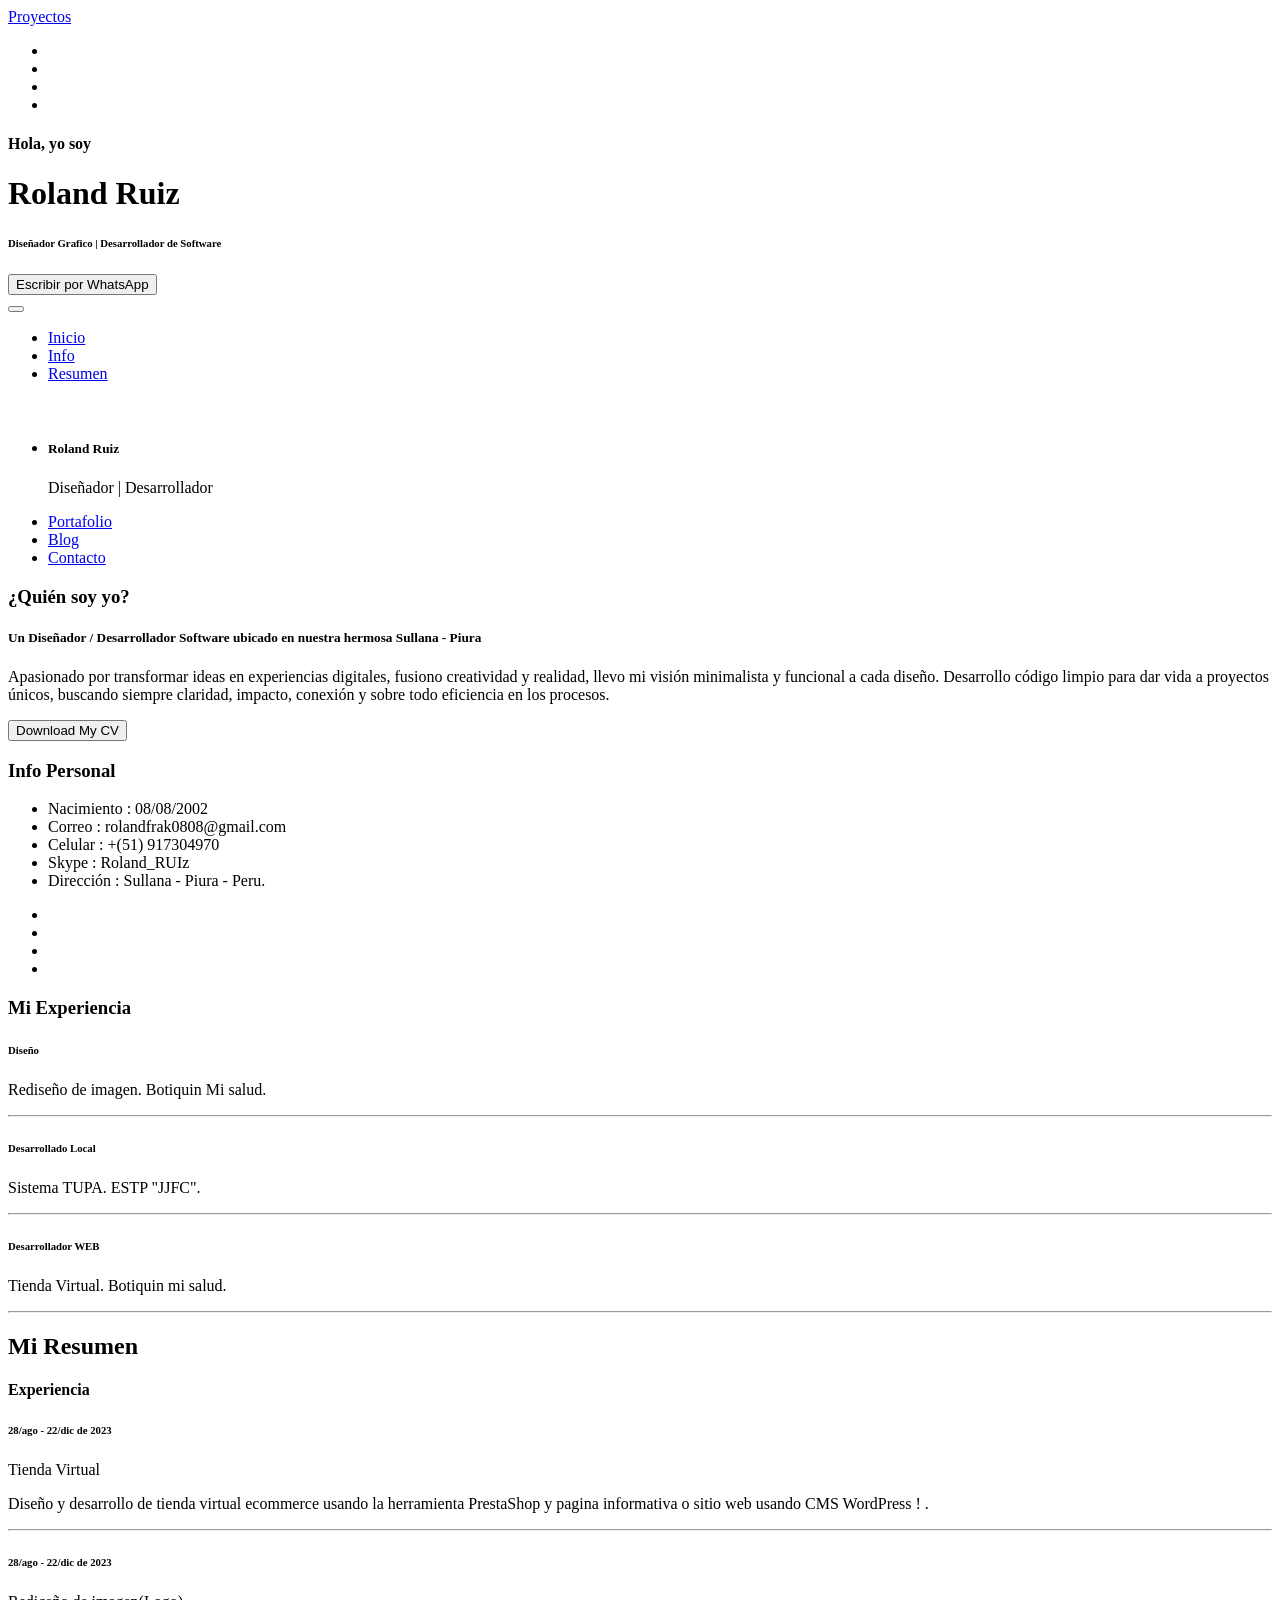
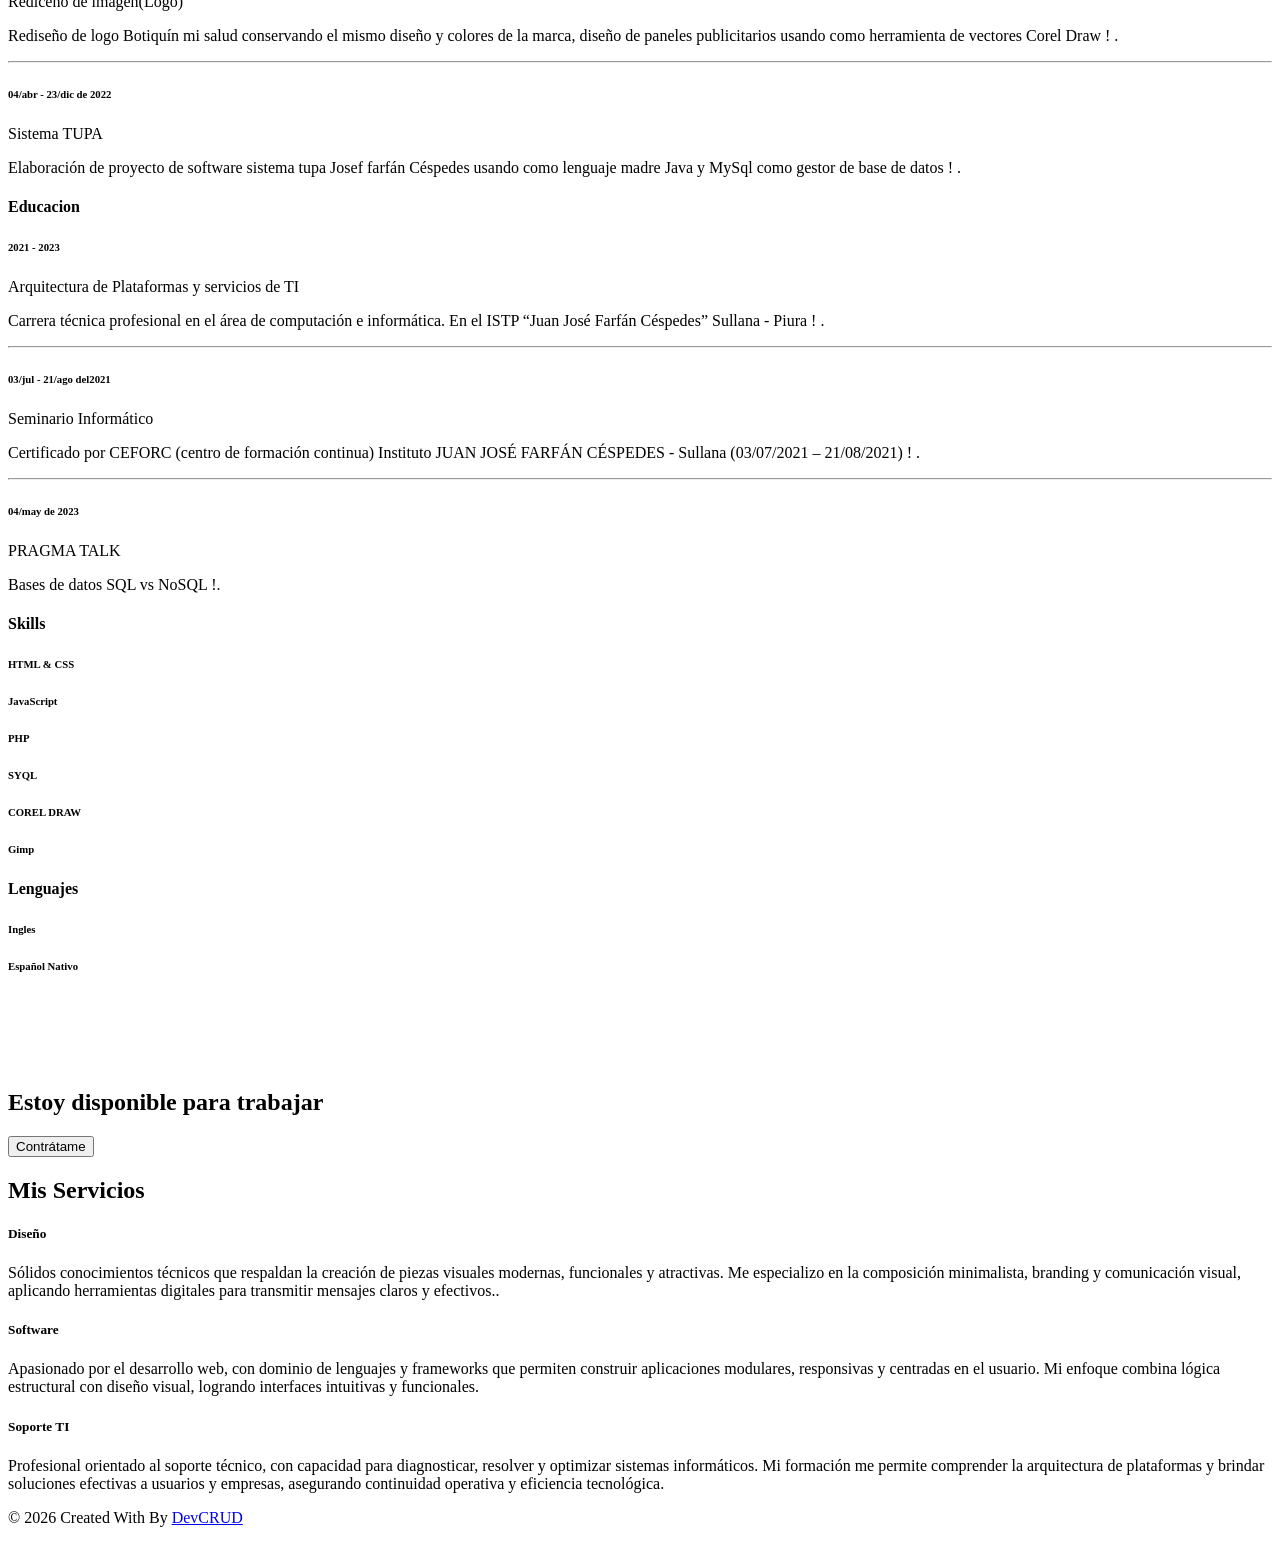
==== index.html @ 665dfcb8 "Change button to link for CV download" ====
<!DOCTYPE html>
<html lang="en">

<head>
    <meta charset="utf-8">
    <meta name="viewport" content="width=device-width, initial-scale=1, shrink-to-fit=no">
    <meta name="description" content="Start your development with JohnDoe landing page.">
    <meta name="author" content="Devcrud">
        <link rel="icon" href="assets/imgs/logo.png" type="image/png">
    <title>Roland</title>
    <!-- font icons -->
    <link rel="stylesheet" href="assets/vendors/themify-icons/css/themify-icons.css">
    <!-- Bootstrap + JohnDoe main styles -->
    <link rel="stylesheet" href="assets/css/style.css">
</head>

<body data-spy="scroll" data-target=".navbar" data-offset="40" id="home">
    <a href="proy.html" class="btn btn-primary btn-component" data-spy="affix" data-offset-top="600"><i
            class="ti-shift-left-alt"></i> Proyectos</a>
    <header class="header">
        <div class="container">
            <ul class="social-icons pt-3">
                <li class="social-item"><a class="social-link text-light" href="#"><i class="ti-facebook"
                            aria-hidden="true"></i></a></li>
                <li class="social-item"><a class="social-link text-light" href="#"><i class="ti-comments"
                            aria-hidden="true"></i></a></li>
                <li class="social-item"><a class="social-link text-light" href="#"><i class="ti-youtube"
                            aria-hidden="true"></i></a></li>
                <li class="social-item"><a class="social-link text-light" href="#"><i class="ti-email"
                            aria-hidden="true"></i></a></li>
            </ul>
            <div class="header-content">
                <h4 class="header-subtitle">Hola, yo soy</h4>
                <h1 class="header-title">Roland Ruiz</h1>
                <h6 class="header-mono">Diseñador Grafico | Desarrollador de Software</h6>
                <button class="btn btn-primary btn-rounded" onclick="window.open('https://wa.link/d15j9d','_blank')">
                    <i class="ti-printer pr-2"></i> Escribir por WhatsApp
                </button>
            </div>
        </div>
    </header>
    <nav class="navbar sticky-top navbar-expand-lg navbar-light bg-white" data-spy="affix" data-offset-top="510">
        <div class="container">
            <button class="navbar-toggler ml-auto" type="button" data-toggle="collapse"
                data-target="#navbarSupportedContent" aria-controls="navbarSupportedContent" aria-expanded="false"
                aria-label="Toggle navigation">
                <span class="navbar-toggler-icon"></span>
            </button>
            <div class="collapse mt-sm-20 navbar-collapse" id="navbarSupportedContent">
                <ul class="navbar-nav mr-auto">
                    <li class="nav-item">
                        <a href="#home" class="nav-link">Inicio</a>
                    </li>
                    <li class="nav-item">
                        <a href="#about" class="nav-link">Info</a>
                    </li>
                    <li class="nav-item">
                        <a href="#resume" class="nav-link">Resumen</a>
                    </li>
                </ul>
                <ul class="navbar-nav brand">
                    <img src="assets/imgs/logo.jpg" alt="" class="brand-img">
                    <li class="brand-txt">
                        <h5 class="brand-title">Roland Ruiz</h5>
                        <div class="brand-subtitle">Diseñador | Desarrollador</div>
                    </li>
                </ul>
                <ul class="navbar-nav ml-auto">
                    <li class="nav-item">
                        <a href="portafolio/portafolio.html" class="nav-link">Portafolio</a>
                    </li>
                    <li class="nav-item">
                        <a href="pagina-no-encontrada.html" class="nav-link">Blog</a>
                    </li>
                    <li class="nav-item last-item">
                        <a href="#contact" class="nav-link">Contacto</a>
                    </li>
                </ul>
            </div>
        </div>
    </nav>
    <div class="container-fluid">
        <div id="about" class="row about-section">
            <div class="col-lg-4 about-card">
                <h3 class="font-weight-light">¿Quién soy yo? </h3>
                <span class="line mb-5"></span>
                <h5 class="mb-3">Un Diseñador / Desarrollador Software ubicado en nuestra hermosa Sullana - Piura</h5>
                <p class="mt-20">
                    Apasionado por transformar ideas en experiencias digitales, fusiono creatividad y realidad,
                    llevo mi visión minimalista y funcional a cada diseño.
                    Desarrollo código limpio para dar vida a proyectos únicos, buscando siempre claridad, impacto,
                    conexión y sobre todo eficiencia en los procesos.
                </p>

<a href="CV RUIZ ORTIZ ROLAND FRACK.pdf" download="CV RUIZ ORTIZ ROLAND FRACK.pdf">
<button class="btn btn-outline-danger"><i class="icon-down-circled2 "></i>Download My CV</button>
</a>
                
                
            </div>
            <div class="col-lg-4 about-card">
                <h3 class="font-weight-light">Info Personal</h3>
                <span class="line mb-5"></span>
                <ul class="mt40 info list-unstyled">
                    <li><span>Nacimiento</span> : 08/08/2002</li>
                    <li><span>Correo</span> : rolandfrak0808@gmail.com</li>
                    <li><span>Celular</span> : +(51) 917304970</li>
                    <li><span>Skype</span> : Roland_RUIz </li>
                    <li><span>Dirección</span> : Sullana - Piura - Peru.</li>
                </ul>
                <ul class="social-icons pt-3">
                    <li class="social-item"><a class="social-link" href="#"><i class="ti-facebook"
                                aria-hidden="true"></i></a></li>
                    <li class="social-item"><a class="social-link" href="#"><i class="ti-comments"
                                aria-hidden="true"></i></a></li>
                    <li class="social-item"><a class="social-link" href="#"><i class="ti-youtube"
                                aria-hidden="true"></i></a></li>
                    <li class="social-item"><a class="social-link" href="#"><i class="ti-email"
                                aria-hidden="true"></i></a></li>
                </ul>
            </div>
            <div class="col-lg-4 about-card">
                <h3 class="font-weight-light">Mi Experiencia</h3>
                <span class="line mb-5"></span>
                <div class="row">
                    <div class="col-1 text-danger pt-1"><i class="ti-widget icon-lg"></i></div>
                    <div class="col-10 ml-auto mr-3">
                        <h6>Diseño</h6>
                        <p class="subtitle"> Rediseño de imagen. Botiquin Mi salud.</p>
                        <hr>
                    </div>
                </div>
                <div class="row">
                    <div class="col-1 text-danger pt-1"><i class="ti-paint-bucket icon-lg"></i></div>
                    <div class="col-10 ml-auto mr-3">
                        <h6>Desarrollado Local</h6>
                        <p class="subtitle">Sistema TUPA. ESTP "JJFC".</p>
                        <hr>
                    </div>
                </div>
                <div class="row">
                    <div class="col-1 text-danger pt-1"><i class="ti-stats-up icon-lg"></i></div>
                    <div class="col-10 ml-auto mr-3">
                        <h6>Desarrollador WEB</h6>
                        <p class="subtitle">Tienda Virtual. Botiquin mi salud.</p>
                        <hr>
                    </div>
                </div>
            </div>
        </div>
    </div>

    <!--Resume Section-->
    <section class="section" id="resume">
        <div class="container">
            <h2 class="mb-5"><span class="text-danger">Mi</span> Resumen</h2>
            <div class="row">
                <div class="col-md-6 col-lg-4">
                    <div class="card">
                        <div class="card-header">
                            <div class="mt-2">
                                <h4>Experiencia</h4>
                                <span class="line"></span>
                            </div>
                        </div>
                        <div class="card-body">
                            <h6 class="title text-danger">28/ago - 22/dic de 2023</h6>
                            <P>Tienda Virtual</P>
                            <P class="subtitle">Diseño y desarrollo de tienda virtual ecommerce usando la herramienta
                                PrestaShop y pagina informativa o sitio web usando CMS WordPress ! .</P>
                            <hr>
                            <h6 class="title text-danger">28/ago - 22/dic de 2023</h6>
                            <P>Rediceño de imagen(Logo)</P>
                            <P class="subtitle">Rediseño de logo Botiquín mi salud conservando el mismo diseño y colores
                                de la marca, diseño de paneles publicitarios usando como herramienta de vectores Corel
                                Draw ! .</P>
                            <hr>
                            <h6 class="title text-danger">04/abr - 23/dic de 2022</h6>
                            <P>Sistema TUPA</P>
                            <P class="subtitle">Elaboración de proyecto de software sistema tupa Josef farfán Céspedes
                                usando como lenguaje madre Java y MySql como gestor de base de datos ! .</P>
                        </div>
                    </div>
                </div>
                <div class="col-md-6 col-lg-4">
                    <div class="card">
                        <div class="card-header">
                            <div class="mt-2">
                                <h4>Educacion</h4>
                                <span class="line"></span>
                            </div>
                        </div>
                        <div class="card-body">
                            <h6 class="title text-danger">2021 - 2023</h6>
                            <P>Arquitectura de Plataformas y servicios de TI</P>
                            <P class="subtitle">Carrera técnica profesional en el área de computación e informática. En
                                el ISTP “Juan José Farfán Céspedes” Sullana - Piura ! .</P>
                            <hr>
                            <h6 class="title text-danger">03/jul - 21/ago del2021</h6>
                            <P>Seminario Informático</P>
                            <P class="subtitle">Certificado por CEFORC (centro de formación continua) Instituto JUAN
                                JOSÉ FARFÁN CÉSPEDES - Sullana (03/07/2021 – 21/08/2021) ! .</P>
                            <hr>
                            <h6 class="title text-danger">04/may de 2023</h6>
                            <P>PRAGMA TALK </P>
                            <P class="subtitle">Bases de datos SQL vs NoSQL !.</P>

                        </div>
                    </div>
                </div>
                <div class="col-lg-4">
                    <div class="card">
                        <div class="card-header">
                            <div class="pull-left">
                                <h4 class="mt-2">Skills</h4>
                                <span class="line"></span>
                            </div>
                        </div>
                        <div class="card-body pb-2">
                            <h6>HTML &amp; CSS</h6>
                            <div class="progress mb-3">
                                <div class="progress-bar bg-danger" role="progressbar" style="width: 50%"
                                    aria-valuenow="25" aria-valuemin="0" aria-valuemax="100"></div>
                            </div>
                            <h6>JavaScript</h6>
                            <div class="progress mb-3">
                                <div class="progress-bar bg-danger" role="progressbar" style="width: 50%"
                                    aria-valuenow="25" aria-valuemin="0" aria-valuemax="100"></div>
                            </div>
                            <h6>PHP</h6>
                            <div class="progress mb-3">
                                <div class="progress-bar bg-danger" role="progressbar" style="width: 50%"
                                    aria-valuenow="50" aria-valuemin="0" aria-valuemax="100"></div>
                            </div>
                            <h6>SYQL</h6>
                            <div class="progress mb-3">
                                <div class="progress-bar bg-danger" role="progressbar" style="width: 65%"
                                    aria-valuenow="75" aria-valuemin="0" aria-valuemax="100"></div>
                            </div>
                            <h6>COREL DRAW</h6>
                            <div class="progress mb-3">
                                <div class="progress-bar bg-danger" role="progressbar" style="width: 65%"
                                    aria-valuenow="75" aria-valuemin="0" aria-valuemax="100"></div>
                            </div>
                            <h6>Gimp</h6>
                            <div class="progress mb-3">
                                <div class="progress-bar bg-danger" role="progressbar" style="width: 65%"
                                    aria-valuenow="75" aria-valuemin="0" aria-valuemax="100"></div>
                            </div>
                        </div>
                    </div>
                    <div class="card">
                        <div class="card-header">
                            <div class="pull-left">
                                <h4 class="mt-2">Lenguajes</h4>
                                <span class="line"></span>
                            </div>
                        </div>
                        <div class="card-body pb-2">
                            <h6>Ingles</h6>
                            <div class="progress mb-3">
                                <div class="progress-bar bg-danger" role="progressbar" style="width: 25%"
                                    aria-valuenow="25" aria-valuemin="0" aria-valuemax="100"></div>
                            </div>
                            <h6>Español Nativo</h6>
                            <div class="progress mb-3">
                                <div class="progress-bar bg-danger" role="progressbar" style="width: 100%"
                                    aria-valuenow="50" aria-valuemin="0" aria-valuemax="100"></div>
                            </div>
                        </div>
                    </div>
                </div>
            </div>
        </div>
    </section>
<!--
    <section class="section bg-dark text-center">
        <div class="container">
            <div class="row text-center">
                <div class="col-md-6 col-lg-3">
                    <div class="row ">
                        <div class="col-5 text-right text-light border-right py-3">
                            <div class="m-auto"><i class="ti-alarm-clock icon-xl"></i></div>
                        </div>
                        <div class="col-7 text-left py-3">
                            <h1 class="text-danger font-weight-bold font40">500</h1>
                            <p class="text-light mb-1">Hours Worked</p>
                        </div>
                    </div>
                </div>
                <div class="col-md-6 col-lg-3">
                    <div class="row">
                        <div class="col-5 text-right text-light border-right py-3">
                            <div class="m-auto"><i class="ti-layers-alt icon-xl"></i></div>
                        </div>
                        <div class="col-7 text-left py-3">
                            <h1 class="text-danger font-weight-bold font40">50K</h1>
                            <p class="text-light mb-1">Project Finished</p>
                        </div>
                    </div>
                </div>
                <div class="col-md-6 col-lg-3">
                    <div class="row">
                        <div class="col-5 text-right text-light border-right py-3">
                            <div class="m-auto"><i class="ti-face-smile icon-xl"></i></div>
                        </div>
                        <div class="col-7 text-left py-3">
                            <h1 class="text-danger font-weight-bold font40">200K</h1>
                            <p class="text-light mb-1">Happy Clients</p>
                        </div>
                    </div>
                </div>
                <div class="col-md-6 col-lg-3">
                    <div class="row">
                        <div class="col-5 text-right text-light border-right py-3">
                            <div class="m-auto"><i class="ti-heart-broken icon-xl"></i></div>
                        </div>
                        <div class="col-7 text-left py-3">
                            <h1 class="text-danger font-weight-bold font40">2k</h1>
                            <p class="text-light mb-1">Coffee Drinked</p>
                        </div>
                    </div>
                </div>
            </div>
        </div>
    </section>
-->

<div id="contact">
<br><br><br><br>
    <section class="section bg-dark py-5" >
        <div class="container text-center">
            <h2 class="text-light mb-5 font-weight-normal">Estoy disponible para trabajar</h2>
            <button class="btn bg-primary w-lg" onclick="window.open('https://wa.link/d15j9d','_blank')" >Contrátame</button>
        </div>
    </section>
</div>


<!--
        <section class="portfolio-container bg-custom-gray" id="portfolio">
        <link rel="stylesheet" href="style.css">
        <nav class="filter-menu">
            <button class="active" onclick="filterPortfolio('diseno')">Diseño</button>
            <button onclick="filterPortfolio('webs')">Webs</button>
            <button onclick="filterPortfolio('software')">Software</button>
            <button onclick="filterPortfolio('marketing')">Marketing Digital</button>
        </nav>

        <div class="portfolio-content">
            <div class="category-panel active" id="diseno">
                <div class="grid">
                    <div class="portfolio-item">
                        <img src="https://picsum.photos/400/300?random=1" alt="Diseño 1">
                        <div class="overlay">
                            <h3>Branding Corporativo</h3>
                            <p>Hola esta imagen es literal ejemplo</p>
                        </div>
                    </div>
                    <div class="portfolio-item"><img src="https://picsum.photos/400/300?random=2"><div class="overlay"><h3>Logo Design</h3><p>Ejemplo de identidad visual</p></div></div>
                    <div class="portfolio-item"><img src="https://picsum.photos/400/300?random=3"><div class="overlay"><h3>Flyer Publicitario</h3><p>Diseño para impresión</p></div></div>
                    <div class="portfolio-item"><img src="https://picsum.photos/400/300?random=4"><div class="overlay"><h3>UI Design</h3><p>Interfaz de usuario móvil</p></div></div>
                    <div class="portfolio-item"><img src="https://picsum.photos/400/300?random=5"><div class="overlay"><h3>Ilustración</h3><p>Arte vectorial digital</p></div></div>
                    <div class="portfolio-item"><img src="https://picsum.photos/400/300?random=6"><div class="overlay"><h3>Packaging</h3><p>Diseño de empaques</p></div></div>
                </div>
            </div>

            <div class="category-panel" id="webs">
                <div class="grid">
                    <div class="portfolio-item"><img src="https://picsum.photos/400/300?random=7"><div class="overlay"><h3>E-commerce</h3><p>Tienda virtual completa</p></div></div>
                    <div class="portfolio-item"><img src="https://picsum.photos/400/300?random=8"><div class="overlay"><h3>Landing Page</h3><p>Conversión garantizada</p></div></div>
                    <div class="portfolio-item"><img src="https://picsum.photos/400/300?random=9"><div class="overlay"><h3>Blog Personal</h3><p>Diseño minimalista</p></div></div>
                    <div class="portfolio-item"><img src="https://picsum.photos/400/300?random=10"><div class="overlay"><h3>Portfolio Web</h3><p>Adaptable a móviles</p></div></div>
                    <div class="portfolio-item"><img src="https://picsum.photos/400/300?random=11"><div class="overlay"><h3>Web Institucional</h3><p>Presencia profesional</p></div></div>
                    <div class="portfolio-item"><img src="https://picsum.photos/400/300?random=12"><div class="overlay"><h3>Web App</h3><p>Funcionalidad avanzada</p></div></div>
                </div>
            </div>

            <div class="category-panel" id="software">
                <div class="grid">
                    <div class="portfolio-item"><img src="https://drive.google.com/uc?export=view&id=119_HoOkSYBTqhVIbPhXsbA7O6RvuCIc0" alt="AI 1"><div class="overlay"><h3>Sistema ERP</h3><p>Gestión empresarial</p></div></div>
                    <div class="portfolio-item"><img src="https://drive.google.com/uc?export=view&id=1kDl9TBupWr5dLIHPewZ1ZTD04B85WdBl" alt="AI 2"><div class="overlay"><h3>App Android</h3><p>Desarrollo nativo</p></div></div>
                    <div class="portfolio-item"><img src="https://drive.google.com/uc?export=view&id=1fSO792Mt-D1RQ4it_pboZpFo3B7t-QRG" alt="AI 3"><div class="overlay"><h3>Base de Datos</h3><p>Optimización SQL</p></div></div>
                    <div class="portfolio-item"><img src="https://drive.google.com/uc?export=view&id=1WIwaKZntSIIbELMVlaJEic42ypa27T7h" alt="AI 4"><div class="overlay"><h3>API Rest</h3><p>Integración de servicios</p></div></div>
                    <div class="portfolio-item"><img src="https://drive.google.com/uc?export=view&id=1AZtNDhO7KNSmQKgyfF0itiLvoiuzyQv9" alt="AI 5"><div class="overlay"><h3>Dashboard</h3><p>Visualización de datos</p></div></div>
                    <div class="portfolio-item"><img src="https://drive.google.com/uc?export=view&id=19cegiM6Pf12J4Yh82sT5OSqcDVEoKPZn" alt="AI 6"><div class="overlay"><h3>Seguridad</h3><p>Auditoría de software</p></div></div>
                </div>
            </div>

            <div class="category-panel" id="marketing">
                <div class="grid">
                    <div class="portfolio-item"><img src="https://picsum.photos/400/300?random=19"><div class="overlay"><h3>Campañas Ads</h3><p>Google y FB Ads</p></div></div>
                    <div class="portfolio-item"><img src="https://picsum.photos/400/300?random=20"><div class="overlay"><h3>SEO</h3><p>Posicionamiento orgánico</p></div></div>
                    <div class="portfolio-item"><img src="https://picsum.photos/400/300?random=21"><div class="overlay"><h3>Social Media</h3><p>Gestión de redes</p></div></div>
                    <div class="portfolio-item"><img src="https://picsum.photos/400/300?random=22"><div class="overlay"><h3>Email Marketing</h3><p>Automatización</p></div></div>
                    <div class="portfolio-item"><img src="https://picsum.photos/400/300?random=23"><div class="overlay"><h3>Copywriting</h3><p>Escritura persuasiva</p></div></div>
                    <div class="portfolio-item"><img src="https://picsum.photos/400/300?random=24"><div class="overlay"><h3>Analítica</h3><p>Reportes de tráfico</p></div></div>
                </div>
            </div>
        </div>
    </section>
-->


    <script src="script.js"></script>
<!--

    <section class="section bg-custom-gray" id="portfolio">
        <div class="container">
            <h1 class="mb-5"><span class="text-danger">Mi</span> Portafolio</h1>
            <div class="portfolio">
                <div class="filters">
                    <a href="#" data-filter=".new" class="active">
                        Diseño
                    </a>
                    <a href="#" data-filter=".advertising">
                        Webs
                    </a>
                    <a href="#" data-filter=".branding">
                        Software
                    </a>
                    <a href="#" data-filter=".web">
                        Marketing Digital
                    </a>
                </div>
                <div class="portfolio-container">
                    <div class="col-md-6 col-lg-4 web new">
                        <div class="portfolio-item">
                            <img src="assets/imgs/web-1.jpg" class="img-fluid"
                                alt="Download free bootstrap 4 admin dashboard, free boootstrap 4 templates">
                            <div class="content-holder">
                                <a class="img-popup" href="assets/imgs/web-1.jpg"></a>
                                <div class="text-holder">
                                    <h6 class="title">WEB</h6>
                                    <p class="subtitle">Mensaje1!</p>
                                </div>
                            </div>
                        </div>
                    </div>
                    <div class="col-md-6 col-lg-4 web new">
                        <div class="portfolio-item">
                            <img src="assets/imgs/web-2.jpg" class="img-fluid"
                                alt="Download free bootstrap 4 admin dashboard, free boootstrap 4 templates">
                            <div class="content-holder">
                                <a class="img-popup" href="assets/imgs/web-2.jpg"></a>
                                <div class="text-holder">
                                    <h6 class="title">WEB</h6>
                                    <p class="subtitle">Mensaje2!</p>
                                </div>
                            </div>
                        </div>
                    </div>
                    <div class="col-md-6 col-lg-4 advertising new">
                        <div class="portfolio-item">
                            <img src="assets/imgs/advertising-2.jpg" class="img-fluid"
                                alt="Download free bootstrap 4 admin dashboard, free boootstrap 4 templates">
                            <div class="content-holder">
                                <a class="img-popup" href="assets/imgs/advertising-2.jpg"></a>
                                <div class="text-holder">
                                    <h6 class="title">ADVERSTISING</h6>
                                    <p class="subtitle">Mensaje3!</p>
                                </div>
                            </div>
                        </div>
                    </div>
                    <div class="col-md-6 col-lg-4 web">
                        <div class="portfolio-item">
                            <img src="assets/imgs/web-4.jpg" class="img-fluid"
                                alt="Download free bootstrap 4 admin dashboard, free boootstrap 4 templates">
                            <div class="content-holder">
                                <a class="img-popup" href="assets/imgs/web-4.jpg"></a>
                                <div class="text-holder">
                                    <h6 class="title">WEB</h6>
                                    <p class="subtitle">Mensaje4!</p>
                                </div>
                            </div>
                        </div>
                    </div>

                    <div class="col-md-6 col-lg-4 advertising">
                        <div class="portfolio-item">
                            <img src="assets/imgs/advertising-1.jpg" class="img-fluid"
                                alt="Download free bootstrap 4 admin dashboard, free boootstrap 4 templates">
                            <div class="content-holder">
                                <a class="img-popup" href="assets/imgs/advertising-1.jpg"></a>
                                <div class="text-holder">
                                    <h6 class="title">ADVERSITING</h6>
                                    <p class="subtitle">Mensaje5!</p>
                                </div>
                            </div>
                        </div>
                    </div>
                    <div class="col-md-6 col-lg-4 web new">
                        <div class="portfolio-item">
                            <img src="assets/imgs/web-3.jpg" class="img-fluid"
                                alt="Download free bootstrap 4 admin dashboard, free boootstrap 4 templates">
                            <div class="content-holder">
                                <a class="img-popup" href="assets/imgs/web-3.jpg"></a>
                                <div class="text-holder">
                                    <h6 class="title">WEB</h6>
                                    <p class="subtitle">Mensaje6!</p>
                                </div>
                            </div>
                        </div>
                    </div>
                    <div class="col-md-6 col-lg-4 advertising new">
                        <div class="portfolio-item">
                            <img src="assets/imgs/advertising-3.jpg" class="img-fluid"
                                alt="Download free bootstrap 4 admin dashboard, free boootstrap 4 templates">
                            <div class="content-holder">
                                <a class="img-popup" href="assets/imgs/advertising-3.jpg"></a>
                                <div class="text-holder">
                                    <h6 class="title">ADVERSITING</h6>
                                    <p class="subtitle">Mensaje7</p>
                                </div>
                            </div>
                        </div>
                    </div>
                    <div class="col-md-6 col-lg-4 advertising new">
                        <div class="portfolio-item">
                            <img src="assets/imgs/advertising-4.jpg" class="img-fluid"
                                alt="Download free bootstrap 4 admin dashboard, free boootstrap 4 templates">
                            <div class="content-holder">
                                <a class="img-popup" href="assets/imgs/advertising-4.jpg"></a>
                                <div class="text-holder">
                                    <h6 class="title">ADVERTISING</h6>
                                    <p class="subtitle">Mensaje8!</p>
                                </div>
                            </div>
                        </div>

                    </div>
                    <div class="col-md-6 col-lg-4 branding new">
                        <div class="portfolio-item">
                            <img src="assets/imgs/menu-tupa.jpg" class="img-fluid"
                                alt="Download free bootstrap 4 admin dashboard, free boootstrap 4 templates">
                            <div class="content-holder">
                                <a class="img-popup" href="assets/imgs/branding-1.jpg"></a>
                                <div class="text-holder">
                                    <h6 class="title">BRANDING</h6>
                                    <p class="subtitle">Mensaje9!</p>
                                </div>
                            </div>
                        </div>
                    </div>
                    <div class="col-md-6 col-lg-4 branding">
                        <div class="portfolio-item">
                            <img src="assets/imgs/branding-2.jpg" class="img-fluid"
                                alt="Download free bootstrap 4 admin dashboard, free boootstrap 4 templates">
                            <div class="content-holder">
                                <a class="img-popup" href="assets/imgs/branding-2.jpg"></a>
                                <div class="text-holder">
                                    <h6 class="title">BRANDING</h6>
                                    <p class="subtitle">Mensaje10!</p>
                                </div>
                            </div>
                        </div>
                    </div>
                    <div class="col-md-6 col-lg-4 branding new">
                        <div class="portfolio-item">
                            <img src="assets/imgs/branding-3.jpg" class="img-fluid"
                                alt="Download free bootstrap 4 admin dashboard, free boootstrap 4 templates">
                            <div class="content-holder">
                                <a class="img-popup" href="assets/imgs/branding-3.jpg"></a>
                                <div class="text-holder">
                                    <h6 class="title">BRANDING</h6>
                                    <p class="subtitle">Mensaje11!</p>
                                </div>
                            </div>
                        </div>
                    </div>
                    <div class="col-md-6 col-lg-4 branding">
                        <div class="portfolio-item">
                            <img src="assets/imgs/branding-4.jpg" class="img-fluid"
                                alt="Download free bootstrap 4 admin dashboard, free boootstrap 4 templates">
                            <div class="content-holder">
                                <a class="img-popup" href="assets/imgs/branding-4.jpg"></a>
                                <div class="text-holder">
                                    <h6 class="title">BRANDING</h6>
                                    <p class="subtitle">Mensaje12!</p>
                                </div>
                            </div>
                        </div>
                    </div>
                    <div class="col-md-6 col-lg-4 branding">
                        <div class="portfolio-item">
                            <img src="assets/imgs/branding-5.jpg" class="img-fluid"
                                alt="Download free bootstrap 4 admin dashboard, free boootstrap 4 templates">
                            <div class="content-holder">
                                <a class="img-popup" href="assets/imgs/branding-5.jpg"></a>
                                <div class="text-holder">
                                    <h6 class="title">BRANDING</h6>
                                    <p class="subtitle">Mensaje13!</p>
                                </div>
                            </div>
                        </div>
                    </div>
                </div>
            </div>
        </div>
    </section>
-->

<section class="section" id="service">
        <div class="container">
            <h2 class="mb-5 pb-4"><span class="text-danger">Mis</span> Servicios</h2>
            <div class="row">
                <div class="col-md-4 col-sm-6">
                    <div class="card mb-5">
                        <div class="card-header has-icon">
                            <i class="ti-vector text-danger" aria-hidden="true"></i>
                        </div>
                        <div class="card-body px-4 py-3">
                            <h5 class="mb-3 card-title text-dark">Diseño</h5>
                            <P class="subtitle">Sólidos conocimientos técnicos que respaldan la creación de piezas visuales 
                                modernas, funcionales y atractivas. Me especializo en la composición minimalista, branding y 
                                comunicación visual, aplicando herramientas digitales para transmitir mensajes claros y efectivos..</P>
                        </div>
                    </div>
                </div>
                <div class="col-md-4 col-sm-6">
                    <div class="card mb-5">
                        <div class="card-header has-icon">
                            <i class="ti-write text-danger" aria-hidden="true"></i>
                        </div>
                        <div class="card-body px-4 py-3">
                            <h5 class="mb-3 card-title text-dark">Software</h5>
                            <P class="subtitle">Apasionado por el desarrollo web, con dominio de lenguajes y frameworks 
                                que permiten construir aplicaciones modulares, responsivas y centradas en el usuario. 
                                Mi enfoque combina lógica estructural con diseño visual, logrando interfaces intuitivas y 
                                funcionales.</P>
                        </div>
                    </div>
                </div>
                <div class="col-md-4 col-sm-6">
                    <div class="card mb-5">
                        <div class="card-header has-icon">
                            <i class="ti-package text-danger" aria-hidden="true"></i>
                        </div>
                        <div class="card-body px-4 py-3">
                            <h5 class="mb-3 card-title text-dark">Soporte TI</h5>
                            <P class="subtitle">Profesional orientado al soporte técnico, con capacidad para diagnosticar, 
                                resolver y optimizar sistemas informáticos. Mi formación me permite comprender la arquitectura 
                                de plataformas y brindar soluciones efectivas a usuarios y empresas, asegurando continuidad 
                                operativa y eficiencia tecnológica.</P>
                        </div>
                    </div>
                </div>
            </div>
        </div>
    </section>   
    
    <footer class="footer py-3">
        <div class="container">
            <p class="small mb-0 text-light">
                &copy;
                <script>document.write(new Date().getFullYear())</script> Created With <i
                    class="ti-heart text-danger"></i> By <a href="http://devcrud.com" target="_blank"><span
                        class="text-danger" title="Bootstrap 4 Themes and Dashboards">DevCRUD</span></a>
            </p>
        </div>
    </footer>

    <!-- core  -->
    <script src="assets/vendors/jquery/jquery-3.4.1.js"></script>
    <script src="assets/vendors/bootstrap/bootstrap.bundle.js"></script>

    <!-- bootstrap 3 affix -->
    <script src="assets/vendors/bootstrap/bootstrap.affix.js"></script>

    <!-- Isotope  -->
    <script src="assets/vendors/isotope/isotope.pkgd.js"></script>

 
    <!-- JohnDoe js -->
    <script src="assets/js/johndoe.js"></script>
    <script>
        (function () {
            var navbar = document.querySelector(".navbar");
            if (!navbar) {
                return;
            }
            var stuckAt = 0;
            function recalc() {
                var dataOffset = parseInt(navbar.getAttribute("data-offset-top"), 10);
                stuckAt = isNaN(dataOffset) ? navbar.offsetTop : dataOffset;
            }
            function onScroll() {
                if (window.pageYOffset >= stuckAt) {
                    navbar.classList.add("is-stuck");
                } else {
                    navbar.classList.remove("is-stuck");
                }
            }
            window.addEventListener("load", function () {
                recalc();
                onScroll();
            });
            window.addEventListener("resize", function () {
                recalc();
                onScroll();
            });
            window.addEventListener("scroll", onScroll);
        })();
    </script>

</body>

</html>
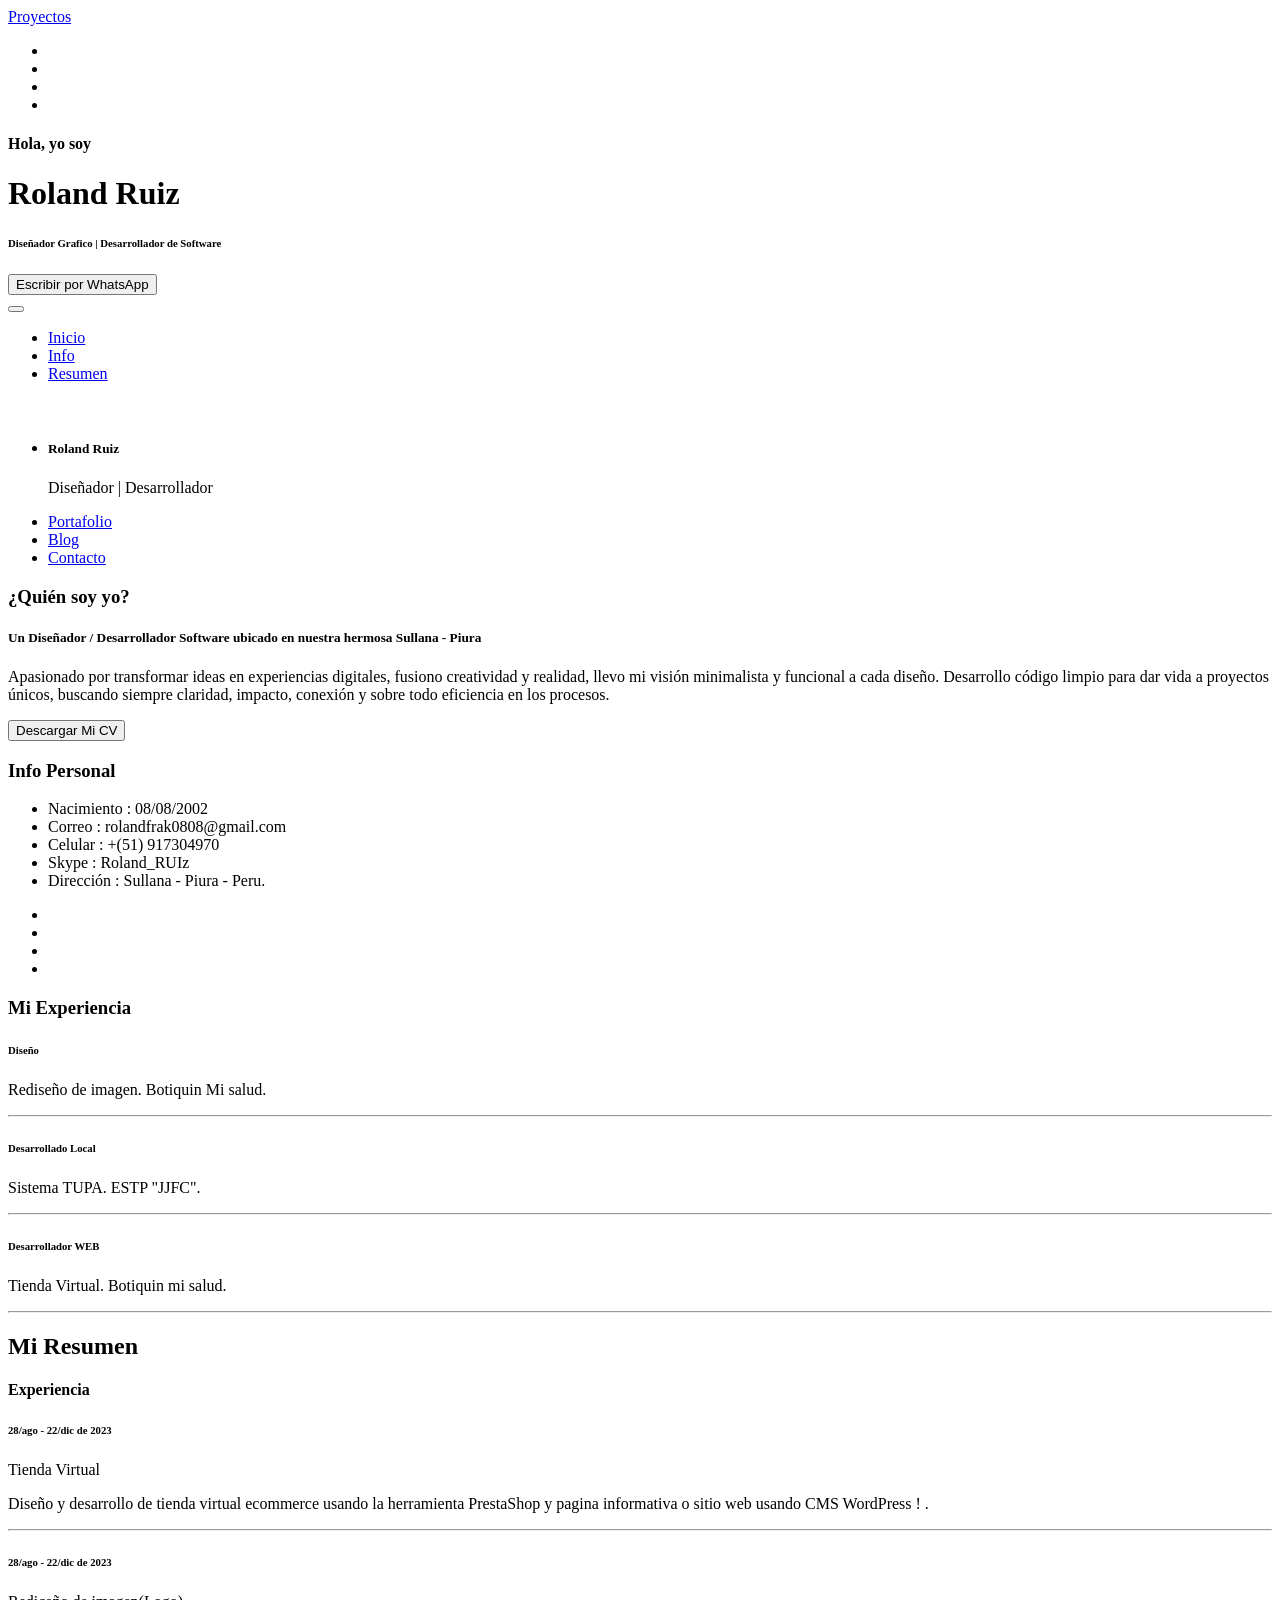
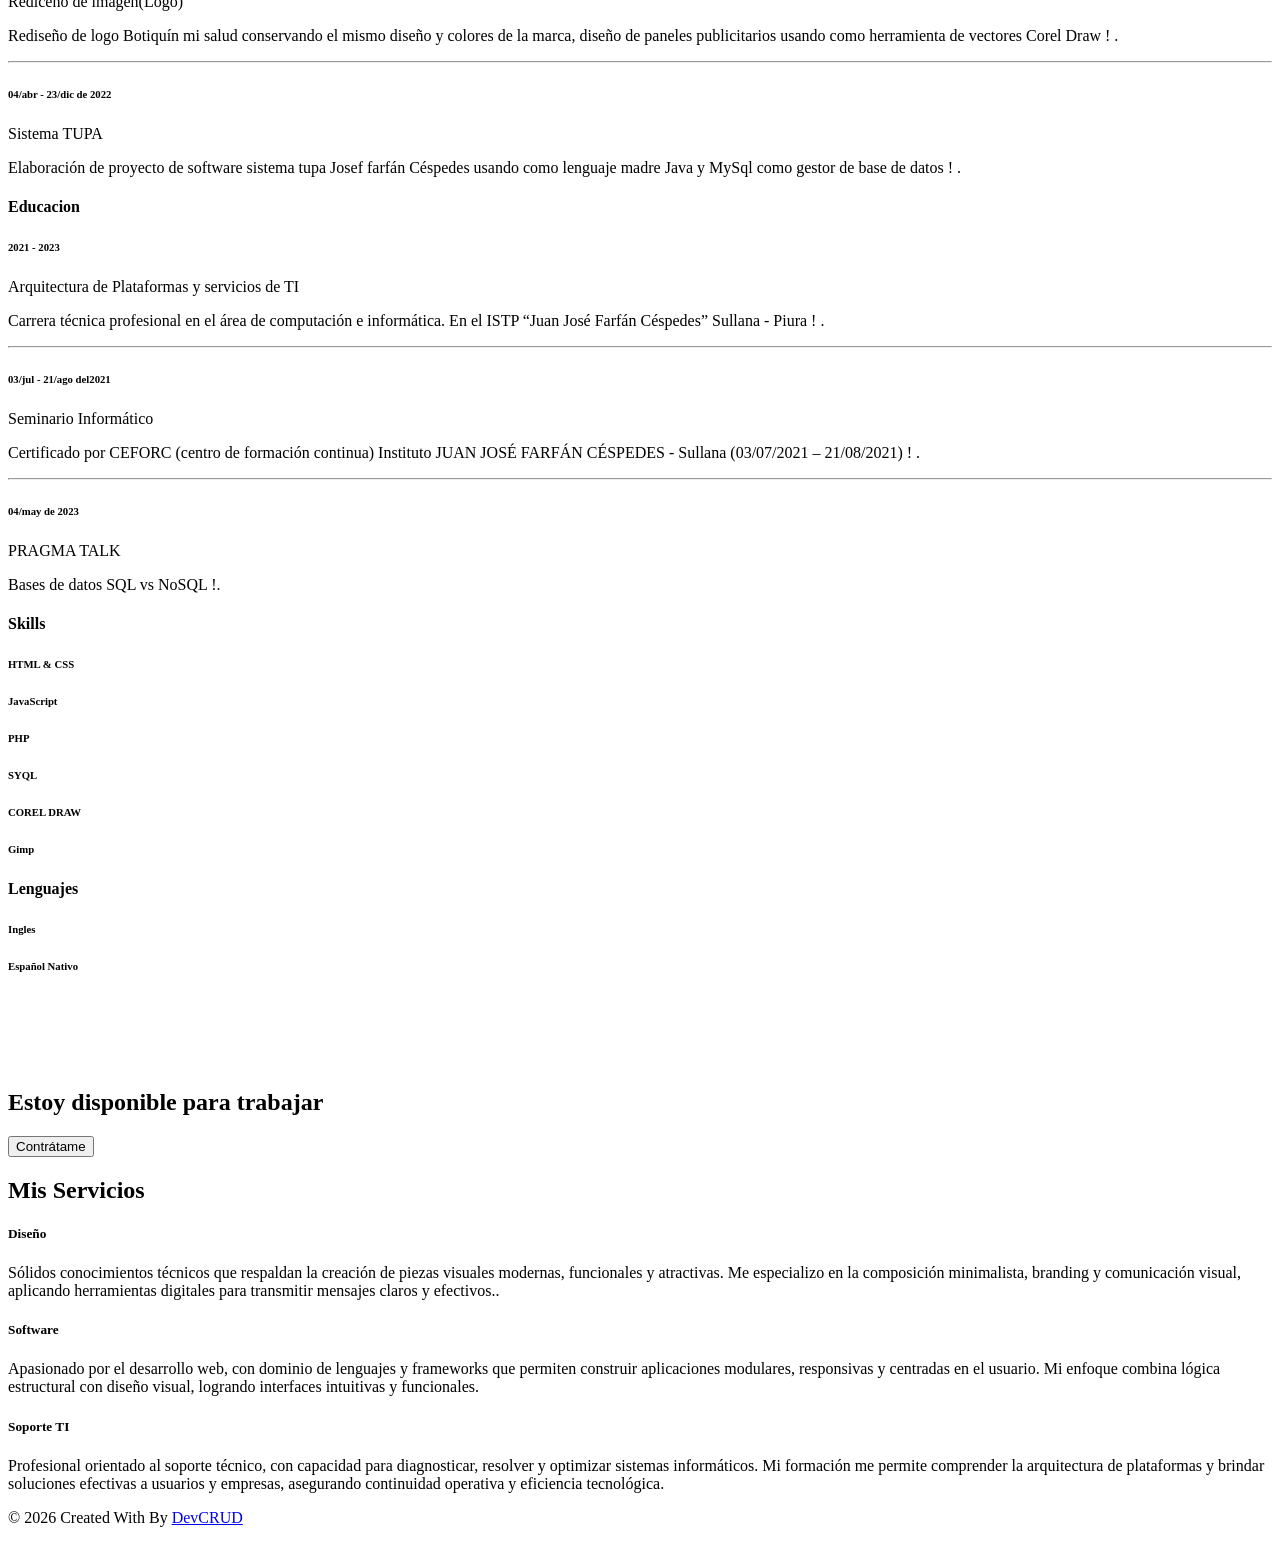
==== commit f4b253ee: "Add files via upload" ====
--- a/index.html
+++ b/index.html
@@ -6,11 +6,10 @@
     <meta name="viewport" content="width=device-width, initial-scale=1, shrink-to-fit=no">
     <meta name="description" content="Start your development with JohnDoe landing page.">
     <meta name="author" content="Devcrud">
-        <link rel="icon" href="assets/imgs/logo.png" type="image/png">
+    <link rel="icon" href="assets/imgs/logo.png" type="image/png">
     <title>Roland</title>
-    <!-- font icons -->
     <link rel="stylesheet" href="assets/vendors/themify-icons/css/themify-icons.css">
-    <!-- Bootstrap + JohnDoe main styles -->
+
     <link rel="stylesheet" href="assets/css/style.css">
 </head>
 
@@ -36,6 +35,7 @@
                 <button class="btn btn-primary btn-rounded" onclick="window.open('https://wa.link/d15j9d','_blank')">
                     <i class="ti-printer pr-2"></i> Escribir por WhatsApp
                 </button>
+
             </div>
         </div>
     </header>
@@ -67,7 +67,7 @@
                 </ul>
                 <ul class="navbar-nav ml-auto">
                     <li class="nav-item">
-                        <a href="portafolio/portafolio.html" class="nav-link">Portafolio</a>
+                        <a href="portafolio.html" class="nav-link">Portafolio</a>
                     </li>
                     <li class="nav-item">
                         <a href="pagina-no-encontrada.html" class="nav-link">Blog</a>
@@ -91,12 +91,9 @@
                     Desarrollo código limpio para dar vida a proyectos únicos, buscando siempre claridad, impacto,
                     conexión y sobre todo eficiencia en los procesos.
                 </p>
-
-<a href="CV RUIZ ORTIZ ROLAND FRACK.pdf" download="CV RUIZ ORTIZ ROLAND FRACK.pdf">
-<button class="btn btn-outline-danger"><i class="icon-down-circled2 "></i>Download My CV</button>
-</a>
-                
-                
+                <a href="CV RUIZ ORTIZ ROLAND FRACK.pdf" download="CV RUIZ ORTIZ ROLAND FRACK.pdf">
+                    <button class="btn btn-outline-danger"><i class="icon-down-circled2 "></i>Descargar Mi CV</button>
+                </a>
             </div>
             <div class="col-lg-4 about-card">
                 <h3 class="font-weight-light">Info Personal</h3>
@@ -273,7 +270,7 @@
             </div>
         </div>
     </section>
-<!--
+    <!--
     <section class="section bg-dark text-center">
         <div class="container">
             <div class="row text-center">
@@ -326,18 +323,19 @@
     </section>
 -->
 
-<div id="contact">
-<br><br><br><br>
-    <section class="section bg-dark py-5" >
-        <div class="container text-center">
-            <h2 class="text-light mb-5 font-weight-normal">Estoy disponible para trabajar</h2>
-            <button class="btn bg-primary w-lg" onclick="window.open('https://wa.link/d15j9d','_blank')" >Contrátame</button>
-        </div>
-    </section>
-</div>
-
-
-<!--
+    <div id="contact">
+        <br><br><br><br>
+        <section class="section bg-dark py-5">
+            <div class="container text-center">
+                <h2 class="text-light mb-5 font-weight-normal">Estoy disponible para trabajar</h2>
+                <button class="btn bg-primary w-lg"
+                    onclick="window.open('https://wa.link/d15j9d','_blank')">Contrátame</button>
+            </div>
+        </section>
+    </div>
+
+
+    <!--
         <section class="portfolio-container bg-custom-gray" id="portfolio">
         <link rel="stylesheet" href="style.css">
         <nav class="filter-menu">
@@ -403,7 +401,7 @@
 
 
     <script src="script.js"></script>
-<!--
+    <!--
 
     <section class="section bg-custom-gray" id="portfolio">
         <div class="container">
@@ -601,7 +599,7 @@
     </section>
 -->
 
-<section class="section" id="service">
+    <section class="section" id="service">
         <div class="container">
             <h2 class="mb-5 pb-4"><span class="text-danger">Mis</span> Servicios</h2>
             <div class="row">
@@ -612,9 +610,12 @@
                         </div>
                         <div class="card-body px-4 py-3">
                             <h5 class="mb-3 card-title text-dark">Diseño</h5>
-                            <P class="subtitle">Sólidos conocimientos técnicos que respaldan la creación de piezas visuales 
-                                modernas, funcionales y atractivas. Me especializo en la composición minimalista, branding y 
-                                comunicación visual, aplicando herramientas digitales para transmitir mensajes claros y efectivos..</P>
+                            <P class="subtitle">Sólidos conocimientos técnicos que respaldan la creación de piezas
+                                visuales
+                                modernas, funcionales y atractivas. Me especializo en la composición minimalista,
+                                branding y
+                                comunicación visual, aplicando herramientas digitales para transmitir mensajes claros y
+                                efectivos..</P>
                         </div>
                     </div>
                 </div>
@@ -625,9 +626,10 @@
                         </div>
                         <div class="card-body px-4 py-3">
                             <h5 class="mb-3 card-title text-dark">Software</h5>
-                            <P class="subtitle">Apasionado por el desarrollo web, con dominio de lenguajes y frameworks 
-                                que permiten construir aplicaciones modulares, responsivas y centradas en el usuario. 
-                                Mi enfoque combina lógica estructural con diseño visual, logrando interfaces intuitivas y 
+                            <P class="subtitle">Apasionado por el desarrollo web, con dominio de lenguajes y frameworks
+                                que permiten construir aplicaciones modulares, responsivas y centradas en el usuario.
+                                Mi enfoque combina lógica estructural con diseño visual, logrando interfaces intuitivas
+                                y
                                 funcionales.</P>
                         </div>
                     </div>
@@ -639,17 +641,20 @@
                         </div>
                         <div class="card-body px-4 py-3">
                             <h5 class="mb-3 card-title text-dark">Soporte TI</h5>
-                            <P class="subtitle">Profesional orientado al soporte técnico, con capacidad para diagnosticar, 
-                                resolver y optimizar sistemas informáticos. Mi formación me permite comprender la arquitectura 
-                                de plataformas y brindar soluciones efectivas a usuarios y empresas, asegurando continuidad 
+                            <P class="subtitle">Profesional orientado al soporte técnico, con capacidad para
+                                diagnosticar,
+                                resolver y optimizar sistemas informáticos. Mi formación me permite comprender la
+                                arquitectura
+                                de plataformas y brindar soluciones efectivas a usuarios y empresas, asegurando
+                                continuidad
                                 operativa y eficiencia tecnológica.</P>
                         </div>
                     </div>
                 </div>
             </div>
         </div>
-    </section>   
-    
+    </section>
+
     <footer class="footer py-3">
         <div class="container">
             <p class="small mb-0 text-light">
@@ -671,39 +676,39 @@
     <!-- Isotope  -->
     <script src="assets/vendors/isotope/isotope.pkgd.js"></script>
 
- 
+
     <!-- JohnDoe js -->
     <script src="assets/js/johndoe.js"></script>
     <script>
-        (function () {
-            var navbar = document.querySelector(".navbar");
-            if (!navbar) {
-                return;
-            }
-            var stuckAt = 0;
-            function recalc() {
-                var dataOffset = parseInt(navbar.getAttribute("data-offset-top"), 10);
-                stuckAt = isNaN(dataOffset) ? navbar.offsetTop : dataOffset;
-            }
-            function onScroll() {
-                if (window.pageYOffset >= stuckAt) {
-                    navbar.classList.add("is-stuck");
-                } else {
-                    navbar.classList.remove("is-stuck");
+            (function () {
+                var navbar = document.querySelector(".navbar");
+                if (!navbar) {
+                    return;
                 }
-            }
-            window.addEventListener("load", function () {
-                recalc();
-                onScroll();
-            });
-            window.addEventListener("resize", function () {
-                recalc();
-                onScroll();
-            });
-            window.addEventListener("scroll", onScroll);
-        })();
+                var stuckAt = 0;
+                function recalc() {
+                    var dataOffset = parseInt(navbar.getAttribute("data-offset-top"), 10);
+                    stuckAt = isNaN(dataOffset) ? navbar.offsetTop : dataOffset;
+                }
+                function onScroll() {
+                    if (window.pageYOffset >= stuckAt) {
+                        navbar.classList.add("is-stuck");
+                    } else {
+                        navbar.classList.remove("is-stuck");
+                    }
+                }
+                window.addEventListener("load", function () {
+                    recalc();
+                    onScroll();
+                });
+                window.addEventListener("resize", function () {
+                    recalc();
+                    onScroll();
+                });
+                window.addEventListener("scroll", onScroll);
+            })();
     </script>
 
 </body>
 
-</html>
+</html>
--- a/style.css
+++ b/style.css
@@ -0,0 +1,39 @@
+.submenu-container {
+    display: flex;
+    justify-content: center;
+    gap: 20px;
+    margin-top: 30px;
+    margin-bottom: 40px;
+}
+
+.submenu-btn {
+    background: none;
+    border: none;
+    font-size: 1.1rem;
+    font-weight: 700;
+    color: #888;
+    cursor: pointer;
+    padding: 10px 20px;
+    transition: all 0.3s ease;
+    border-bottom: 3px solid transparent;
+    text-transform: uppercase;
+}
+
+.submenu-btn:hover {
+    color: #146EA6;
+}
+
+.submenu-btn.active {
+    color: #146EA6;
+    border-bottom: 3px solid #146EA6;
+}
+
+/* Animación de carga suave */
+#contenido-dinamico {
+    animation: fadeIn 0.5s ease-in-out;
+}
+
+@keyframes fadeIn {
+    from { opacity: 0; transform: translateY(10px); }
+    to { opacity: 1; transform: translateY(0); }
+}
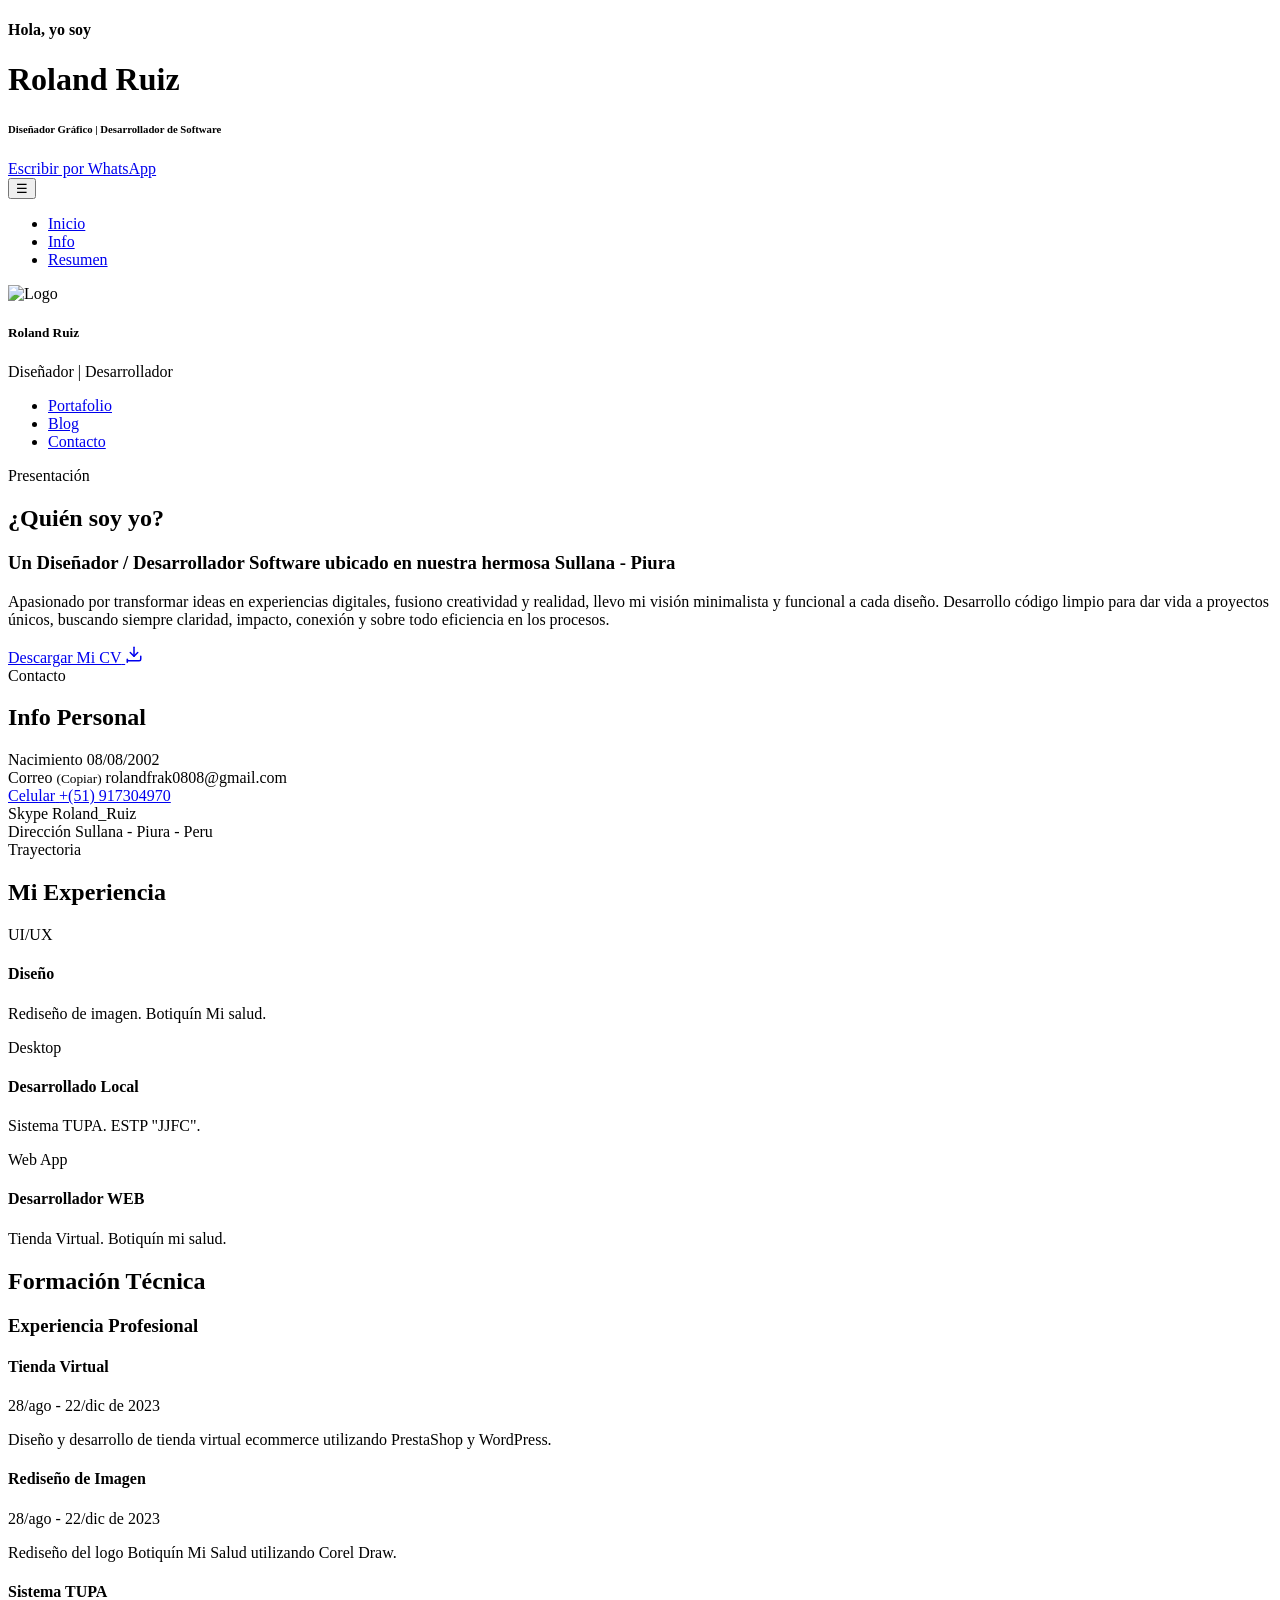
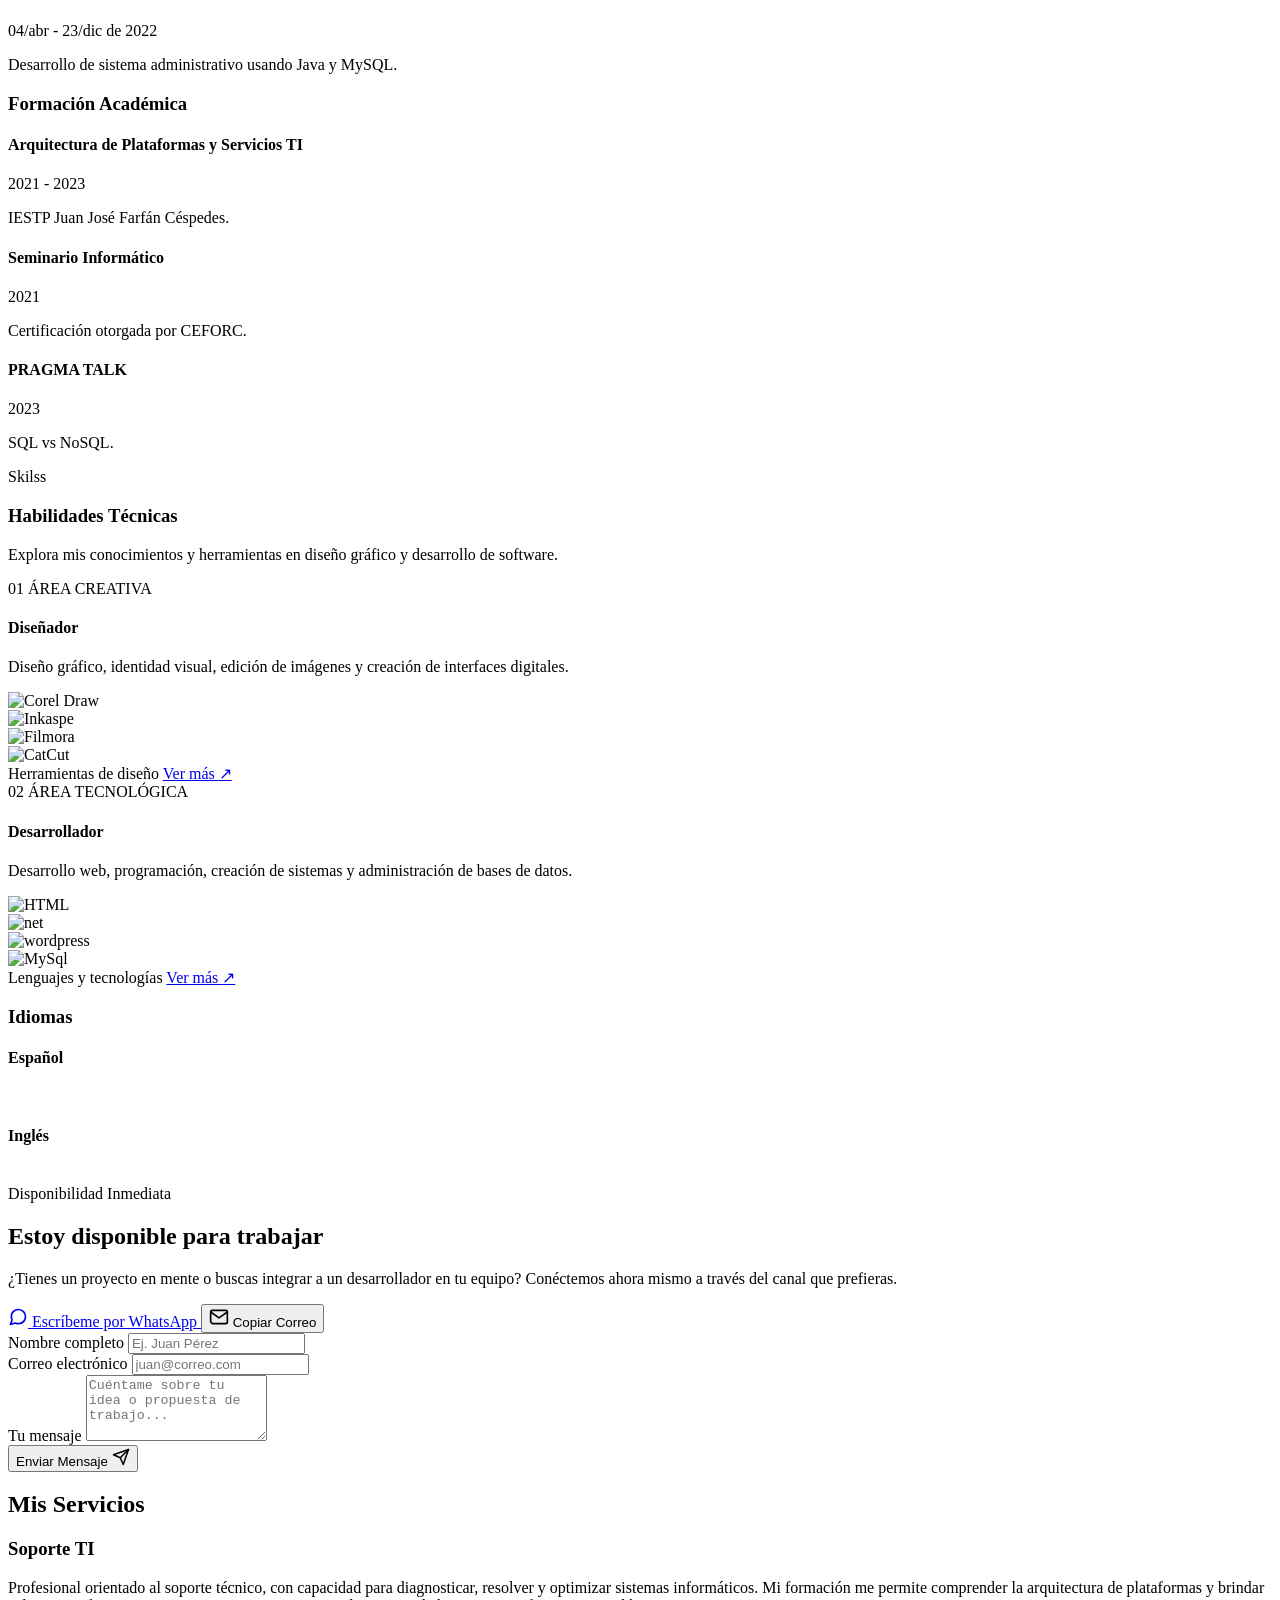
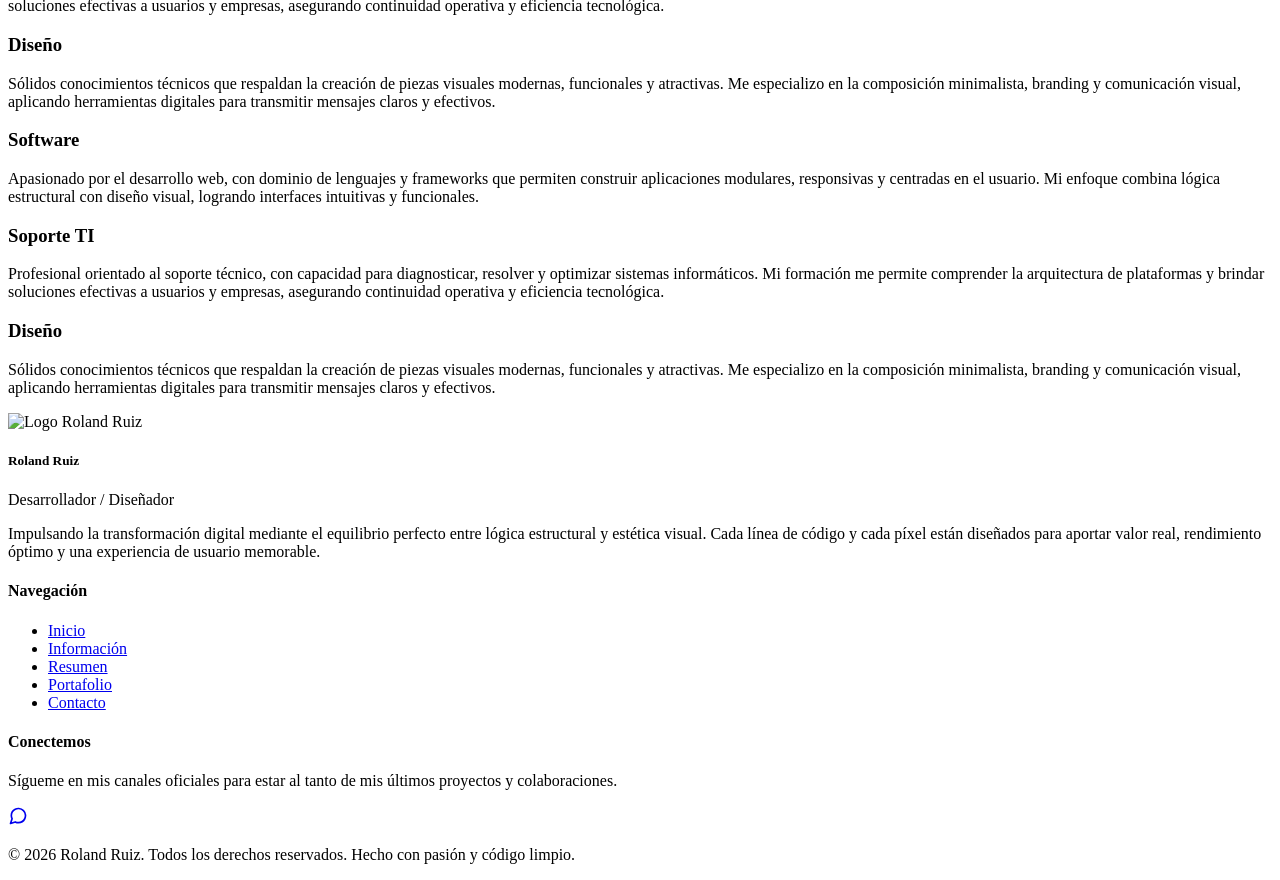
==== commit 9dc74771: "Refactor skills section layout and update resources Updated the skills section by adding a new layou" ====
--- a/index.html
+++ b/index.html
@@ -1,714 +1,638 @@
 <!DOCTYPE html>
-<html lang="en">
+<html lang="es">
 
 <head>
-    <meta charset="utf-8">
-    <meta name="viewport" content="width=device-width, initial-scale=1, shrink-to-fit=no">
-    <meta name="description" content="Start your development with JohnDoe landing page.">
-    <meta name="author" content="Devcrud">
-    <link rel="icon" href="assets/imgs/logo.png" type="image/png">
-    <title>Roland</title>
-    <link rel="stylesheet" href="assets/vendors/themify-icons/css/themify-icons.css">
-
-    <link rel="stylesheet" href="assets/css/style.css">
+    <meta charset="UTF-8">
+    <meta name="viewport" content="width=device-width, initial-scale=1.0">
+    <title>Roland Ruiz</title>
+
+    <link rel="icon" href="assets/imgs/logo.png">
+    <!--<link rel="stylesheet" href="css/style-portada.css">-->
+    <link rel="stylesheet" href="style-portada.css">
 </head>
 
-<body data-spy="scroll" data-target=".navbar" data-offset="40" id="home">
-    <a href="proy.html" class="btn btn-primary btn-component" data-spy="affix" data-offset-top="600"><i
-            class="ti-shift-left-alt"></i> Proyectos</a>
-    <header class="header">
-        <div class="container">
-            <ul class="social-icons pt-3">
-                <li class="social-item"><a class="social-link text-light" href="#"><i class="ti-facebook"
-                            aria-hidden="true"></i></a></li>
-                <li class="social-item"><a class="social-link text-light" href="#"><i class="ti-comments"
-                            aria-hidden="true"></i></a></li>
-                <li class="social-item"><a class="social-link text-light" href="#"><i class="ti-youtube"
-                            aria-hidden="true"></i></a></li>
-                <li class="social-item"><a class="social-link text-light" href="#"><i class="ti-email"
-                            aria-hidden="true"></i></a></li>
+<body>
+
+    <!-- PORTADA -->
+
+    <header class="hero" id="inicio">
+
+        <div class="overlay"></div>
+
+        <div class="hero-content">
+
+            <h4>Hola, yo soy</h4>
+
+            <h1>Roland Ruiz</h1>
+
+            <h6>Diseñador Gráfico | Desarrollador de Software</h6>
+
+            <a href="https://wa.link/d15j9d" target="_blank" class="btn-contacto">
+                Escribir por WhatsApp
+            </a>
+
+        </div>
+
+    </header>
+
+    <!-- MENÚ -->
+
+    <nav class="navbar">
+
+        <button class="hamburger" id="hamburger">
+            ☰
+        </button>
+
+        <ul class="menu-left">
+
+            <li>
+                <a href="#inicio">Inicio</a>
+            </li>
+
+            <li>
+                <a href="#info">Info</a>
+            </li>
+
+            <li>
+                <a href="#resumen">Resumen</a>
+            </li>
+
+        </ul>
+
+        <div class="brand">
+
+            <img src="img/port/logo.jpg" class="logo" alt="Logo">
+
+            <div class="brand-text">
+
+                <h5>Roland Ruiz</h5>
+
+                <span>
+                    Diseñador | Desarrollador
+                </span>
+
+            </div>
+
+        </div>
+
+        <ul class="menu-right">
+
+            <li>
+                <a href="https://rolandfrak.github.io/portafolio-/">Portafolio</a>
+            </li>
+
+            <li>
+                <a href="https://rolandfrak.github.io/Blog/">Blog</a>
+            </li>
+
+            <li>
+                <a href="#contacto">Contacto</a>
+            </li>
+
+        </ul>
+
+    </nav>
+    
+    
+    
+    
+    <section class="bento-profile-section" id="info">
+  <div class="bento-grid-container">
+    
+    <div class="bento-card card-about">
+      <div class="card-header">
+        <span class="card-tag">Presentación</span>
+        <h2 class="card-main-title">¿Quién soy yo?</h2>
+      </div>
+      <div class="card-body">
+        <h3 class="profile-subtitle">Un Diseñador / Desarrollador Software ubicado en nuestra hermosa Sullana - Piura</h3>
+        <p class="profile-description">
+          Apasionado por transformar ideas en experiencias digitales, fusiono creatividad y realidad, llevo mi visión minimalista y funcional a cada diseño. Desarrollo código limpio para dar vida a proyectos únicos, buscando siempre claridad, impacto, conexión y sobre todo eficiencia en los procesos.
+        </p>
+        <a href="#" class="btn-modern-cv">
+          <span>Descargar Mi CV</span>
+          <svg xmlns="http://www.w3.org/2000/svg" width="18" height="18" viewBox="0 0 24 24" fill="none" stroke="currentColor" stroke-width="2" stroke-linecap="round" stroke-linejoin="round"><path d="M21 15v4a2 2 0 0 1-2 2H5a2 2 0 0 1-2-2v4"></path><polyline points="7 10 12 15 17 10"></polyline><line x1="12" y1="15" x2="12" y2="3"></line></svg>
+        </a>
+      </div>
+    </div>
+
+    <div class="bento-card card-info">
+      <div class="card-header">
+        <span class="card-tag">Contacto</span>
+        <h2 class="card-title">Info Personal</h2>
+      </div>
+      <div class="card-body info-list-container">
+        
+        <div class="info-item-row">
+          <span class="info-label">Nacimiento</span>
+          <span class="info-value">08/08/2002</span>
+        </div>
+
+        <div class="info-item-row clickable" id="js-copy-email" title="Haz clic para copiar">
+          <span class="info-label">Correo <small class="hint-action">(Copiar)</small></span>
+          <span class="info-value email-text">rolandfrak0808@gmail.com</span>
+        </div>
+
+        <a href="https://wa.me/51917304970" target="_blank" class="info-item-row clickable" title="Escribir por WhatsApp">
+          <span class="info-label">Celular</span>
+          <span class="info-value">+(51) 917304970</span>
+        </a>
+
+        <div class="info-item-row">
+          <span class="info-label">Skype</span>
+          <span class="info-value">Roland_Ruiz</span>
+        </div>
+
+        <div class="info-item-row">
+          <span class="info-label">Dirección</span>
+          <span class="info-value">Sullana - Piura - Peru</span>
+        </div>
+
+      </div>
+    </div>
+
+    <div class="bento-card card-experience">
+      <div class="card-header">
+        <span class="card-tag">Trayectoria</span>
+        <h2 class="card-title">Mi Experiencia</h2>
+      </div>
+      <div class="card-body experience-timeline">
+        
+        <div class="timeline-item">
+          <div class="timeline-badge badge-design">UI/UX</div>
+          <div class="timeline-content">
+            <h4 class="exp-role">Diseño</h4>
+            <p class="exp-detail">Rediseño de imagen. Botiquín Mi salud.</p>
+          </div>
+        </div>
+
+        <div class="timeline-item">
+          <div class="timeline-badge badge-local">Desktop</div>
+          <div class="timeline-content">
+            <h4 class="exp-role">Desarrollado Local</h4>
+            <p class="exp-detail">Sistema TUPA. ESTP "JJFC".</p>
+          </div>
+        </div>
+
+        <div class="timeline-item">
+          <div class="timeline-badge badge-web">Web App</div>
+          <div class="timeline-content">
+            <h4 class="exp-role">Desarrollador WEB</h4>
+            <p class="exp-detail">Tienda Virtual. Botiquín mi salud.</p>
+          </div>
+        </div>
+
+      </div>
+    </div>
+
+  </div>
+</section>
+
+    <!-- INFO -->
+
+    
+<section id="resumen" class="info-section">
+
+    <div class="container">
+
+        <h2 class="section-title">Formación Técnica</h2>
+
+        <!-- EXPERIENCIA -->
+        <div class="info-block">
+            <h3>Experiencia Profesional</h3>
+            <div class="grid-layout triple-column">
+
+                <div class="card">
+                    <h4>Tienda Virtual</h4>
+                    <span>28/ago - 22/dic de 2023</span>
+                    <p>
+                        Diseño y desarrollo de tienda virtual ecommerce
+                        utilizando PrestaShop y WordPress.
+                    </p>
+                </div>
+
+                <div class="card">
+                    <h4>Rediseño de Imagen</h4>
+                    <span>28/ago - 22/dic de 2023</span>
+                    <p>
+                        Rediseño del logo Botiquín Mi Salud utilizando
+                        Corel Draw.
+                    </p>
+                </div>
+
+                <div class="card">
+                    <h4>Sistema TUPA</h4>
+                    <span>04/abr - 23/dic de 2022</span>
+                    <p>
+                        Desarrollo de sistema administrativo usando
+                        Java y MySQL.
+                    </p>
+                </div>
+
+            </div>
+        </div>
+
+        <!-- FORMACIÓN -->
+        <div class="info-block">
+            <h3>Formación Académica</h3>
+            <div class="grid-layout triple-column">
+
+                <div class="card">
+                    <h4>Arquitectura de Plataformas y Servicios TI</h4>
+                    <span>2021 - 2023</span>
+                    <p>
+                        IESTP Juan José Farfán Céspedes.
+                    </p>
+                </div>
+
+                <div class="card">
+                    <h4>Seminario Informático</h4>
+                    <span>2021</span>
+                    <p>
+                        Certificación otorgada por CEFORC.
+                    </p>
+                </div>
+
+                <div class="card">
+                    <h4>PRAGMA TALK</h4>
+                    <span>2023</span>
+                    <p>
+                        SQL vs NoSQL.
+                    </p>
+                </div>
+
+            </div>
+        </div>
+
+
+<!-- ==========================================
+     SECCIÓN: HABILIDADES TÉCNICAS
+=========================================== -->
+<section class="info-block skills-section" id="habilidades">
+
+    <div class="skills-heading">
+        <span class="skills-subtitle">Skilss</span>
+        <h3>Habilidades Técnicas</h3>
+        <p>
+            Explora mis conocimientos y herramientas en diseño
+            gráfico y desarrollo de software.
+        </p>
+    </div>
+
+    <div class="skills-categories">
+
+        <!-- ==================================
+             TARJETA: DISEÑADOR
+        =================================== -->
+        <article class="skill-category-card">
+
+            <div class="category-top">
+                <span class="category-number">01</span>
+                <span class="category-label">ÁREA CREATIVA</span>
+            </div>
+
+            <h4 class="category-title">Diseñador</h4>
+
+            <p class="category-description">
+                Diseño gráfico, identidad visual, edición de imágenes
+                y creación de interfaces digitales.
+            </p>
+
+            <!-- VISTA PREVIA DE LOGOS -->
+            <div class="skill-logos">
+
+                <div class="skill-logo-item">
+                    <img
+                        src="img/a/corel.png"
+                        alt="Corel Draw"
+                        loading="lazy"
+                    >
+                </div>
+
+                <div class="skill-logo-item">
+                    <img
+                        src="img/a/Inkaspe.png"
+                        alt="Inkaspe"
+                        loading="lazy"
+                    >
+                </div>
+
+                <div class="skill-logo-item">
+                    <img
+                        src="img/a/filmora.png"
+                        alt="Filmora"
+                        loading="lazy"
+                    >
+                </div>
+
+                <div class="skill-logo-item">
+                    <img
+                        src="img/a/catcut.png"
+                        alt="CatCut"
+                        loading="lazy"
+                    >
+                </div>
+
+            </div>
+
+            <div class="category-footer">
+                <span>Herramientas de diseño</span>
+
+                <a
+                    href="pagina-no-encontrada.html"
+                    class="skill-more-btn"
+                    aria-label="Ver más habilidades de diseño"
+                >
+                    Ver más
+                    <span aria-hidden="true">↗</span>
+                </a>
+            </div>
+
+        </article>
+
+
+        <!-- ==================================
+             TARJETA: DESARROLLADOR
+        =================================== -->
+        <article class="skill-category-card">
+
+            <div class="category-top">
+                <span class="category-number">02</span>
+                <span class="category-label">ÁREA TECNOLÓGICA</span>
+            </div>
+
+            <h4 class="category-title">Desarrollador</h4>
+
+            <p class="category-description">
+                Desarrollo web, programación, creación de sistemas
+                y administración de bases de datos.
+            </p>
+
+            <!-- VISTA PREVIA DE LOGOS -->
+            <div class="skill-logos">
+
+                <div class="skill-logo-item">
+                    <img
+                        src="img/b/html.png"
+                        alt="HTML"
+                        loading="lazy"
+                    >
+                </div>
+
+                <div class="skill-logo-item">
+                    <img
+                        src="img/b/net.png"
+                        alt="net"
+                        loading="lazy"
+                    >
+                </div>
+
+                <div class="skill-logo-item">
+                    <img
+                        src="img/b/wordpres.png"
+                        alt="wordpress"
+                        loading="lazy"
+                    >
+                </div>
+
+                <div class="skill-logo-item">
+                    <img
+                        src="img/b/mysql.png"
+                        alt="MySql"
+                        loading="lazy"
+                    >
+                </div>
+
+            </div>
+
+            <div class="category-footer">
+                <span>Lenguajes y tecnologías</span>
+
+                <a
+                    href="pagina-no-encontrada.html"
+                    class="skill-more-btn"
+                    aria-label="Ver más habilidades de desarrollo"
+                >
+                    Ver más
+                    <span aria-hidden="true">↗</span>
+                </a>
+            </div>
+
+        </article>
+
+    </div>
+
+</section>
+
+
+        <!-- IDIOMAS -->
+        <div class="info-block">
+            <h3>Idiomas</h3>
+            <div class="grid-layout dual-column">
+
+                <div class="skill-card language-card">
+                    <h4>Español</h4>
+                    <br>
+                    <div class="skill-bar">
+                        <div class="skill-fill experto" data-width="100%" data-level="NATIVO"></div>
+                    </div>
+                </div>
+
+                <div class="skill-card language-card">
+                    <h4>Inglés</h4>
+                    <br>
+                    <div class="skill-bar">
+                        <div class="skill-fill basico" data-width="25%" data-level="BÁSICO"></div>
+                    </div>
+                </div>
+
+            </div>
+        </div>
+
+    </div>
+
+</section>
+    
+<section id="contacto" class="modern-contact-section">
+  <div class="contact-container">
+    
+    <!-- BLOQUE IZQUIERDO: TEXTO Y BOTONES DIRECTOS -->
+    <div class="contact-info-side">
+      <span class="contact-badge">Disponibilidad Inmediata</span>
+      <h2 class="contact-main-title">Estoy disponible para trabajar</h2>
+      <p class="contact-subtitle">
+        ¿Tienes un proyecto en mente o buscas integrar a un desarrollador en tu equipo? Conéctemos ahora mismo a través del canal que prefieras.
+      </p>
+      
+      <div class="direct-buttons-group">
+        <!-- Botón de WhatsApp Directo -->
+        <a href="https://wa.me/51917304970?text=Hola%20Roland,%20vi%20tu%20portafolio%20y%20me%20gustaría%20cotizar%20un%20proyecto." 
+           target="_blank" 
+           class="contact-btn btn-whatsapp">
+          <svg xmlns="http://www.w3.org/2000/svg" width="20" height="20" viewBox="0 0 24 24" fill="none" stroke="currentColor" stroke-width="2" stroke-linecap="round" stroke-linejoin="round"><path d="M21 11.5a8.38 8.38 0 0 1-.9 3.8 8.5 8.5 0 0 1-7.6 4.7 8.38 8.38 0 0 1-3.8-.9L3 21l1.9-5.7a8.38 8.38 0 0 1-.9-3.8 8.5 8.5 0 0 1 4.7-7.6 8.38 8.38 0 0 1 3.8-.9h.5a8.48 8.48 0 0 1 8 8v.5z"></path></svg>
+          <span>Escríbeme por WhatsApp</span>
+        </a>
+
+        <!-- Botón de Copiar Correo -->
+        <button type="button" class="contact-btn btn-email-copy" id="js-contact-email-btn">
+          <svg xmlns="http://www.w3.org/2000/svg" width="20" height="20" viewBox="0 0 24 24" fill="none" stroke="currentColor" stroke-width="2" stroke-linecap="round" stroke-linejoin="round"><path d="M4 4h16c1.1 0 2 .9 2 2v12c0 1.1-.9 2-2 2H4c1.1 0-2-.9-2-2V6c0-1.1.9-2 2-2z"></path><polyline points="22,6 12,13 2,6"></polyline></svg>
+          <span id="js-email-btn-text">Copiar Correo</span>
+        </button>
+      </div>
+    </div>
+
+    <!-- BLOQUE DERECHO: FORMULARIO MODERNO (Conectado a FormSubmit como ejemplo) -->
+    <div class="contact-form-side">
+      <!-- Puedes cambiar el correo de la acción por el tuyo una vez lo actives en FormSubmit.co -->
+      <form action="https://formsubmit.co/rolandfrak0808@gmail.com" method="POST" class="interactive-form">
+        
+        <!-- Configuración oculta para FormSubmit (Evita el Captcha y redirecciona a tu web) -->
+        <input type="hidden" name="_captcha" value="false">
+        <input type="hidden" name="_next" value="https://rolandfrak.github.io/tecRuiz/index.html">
+
+        <div class="form-group">
+          <label for="form-name">Nombre completo</label>
+          <input type="text" id="form-name" name="name" placeholder="Ej. Juan Pérez" required>
+        </div>
+
+        <div class="form-group">
+          <label for="form-email">Correo electrónico</label>
+          <input type="email" id="form-email" name="email" placeholder="juan@correo.com" required>
+        </div>
+
+        <div class="form-group">
+          <label for="form-message">Tu mensaje</label>
+          <textarea id="form-message" name="message" rows="4" placeholder="Cuéntame sobre tu idea o propuesta de trabajo..." required></textarea>
+        </div>
+
+        <button type="submit" class="btn-submit-form">
+          <span>Enviar Mensaje</span>
+          <svg xmlns="http://www.w3.org/2000/svg" width="18" height="18" viewBox="0 0 24 24" fill="none" stroke="currentColor" stroke-width="2" stroke-linecap="round" stroke-linejoin="round"><line x1="22" y1="2" x2="11" y2="13"></line><polygon points="22 2 15 22 11 13 2 9 22 2"></polygon></svg>
+        </button>
+      </form>
+    </div>
+
+  </div>
+</section>    
+    
+<section id="servicios" class="services-section">
+  <div class="services-container">
+    <h2 class="services-main-title">Mis Servicios</h2>
+
+    <!-- CONTENEDOR DEL CARRUSEL / GRID -->
+    <div class="services-carousel-wrapper">
+      <div class="services-track" id="services-track">
+        
+        <!-- CLON DEL ÚLTIMO (Para truco infinito en móvil) -->
+        <div class="service-card mobile-clone">
+          <div class="service-card-inner">
+            <h3 class="service-title">Soporte TI</h3>
+            <p class="service-desc">Profesional orientado al soporte técnico, con capacidad para diagnosticar, resolver y optimizar sistemas informáticos. Mi formación me permite comprender la arquitectura de plataformas y brindar soluciones efectivas a usuarios y empresas, asegurando continuidad operativa y eficiencia tecnológica.</p>
+          </div>
+        </div>
+
+        <!-- TARJETA 1: DISEÑO -->
+        <div class="service-card active" data-index="0">
+          <div class="service-card-inner">
+            <h3 class="service-title">Diseño</h3>
+            <p class="service-desc">Sólidos conocimientos técnicos que respaldan la creación de piezas visuales modernas, funcionales y atractivas. Me especializo en la composición minimalista, branding y comunicación visual, aplicando herramientas digitales para transmitir mensajes claros y efectivos.</p>
+          </div>
+        </div>
+
+        <!-- TARJETA 2: SOFTWARE -->
+        <div class="service-card" data-index="1">
+          <div class="service-card-inner">
+            <h3 class="service-title">Software</h3>
+            <p class="service-desc">Apasionado por el desarrollo web, con dominio de lenguajes y frameworks que permiten construir aplicaciones modulares, responsivas y centradas en el usuario. Mi enfoque combina lógica estructural con diseño visual, logrando interfaces intuitivas y funcionales.</p>
+          </div>
+        </div>
+
+        <!-- TARJETA 3: SOPORTE TI -->
+        <div class="service-card" data-index="2">
+          <div class="service-card-inner">
+            <h3 class="service-title">Soporte TI</h3>
+            <p class="service-desc">Profesional orientado al soporte técnico, con capacidad para diagnosticar, resolver y optimizar sistemas informáticos. Mi formación me permite comprender la arquitectura de plataformas y brindar soluciones efectivas a usuarios y empresas, asegurando continuidad operativa y eficiencia tecnológica.</p>
+          </div>
+        </div>
+
+        <!-- CLON DEL PRIMERO (Para truco infinito en móvil) -->
+        <div class="service-card mobile-clone">
+          <div class="service-card-inner">
+            <h3 class="service-title">Diseño</h3>
+            <p class="service-desc">Sólidos conocimientos técnicos que respaldan la creación de piezas visuales modernas, funcionales y atractivas. Me especializo en la composición minimalista, branding y comunicación visual, aplicando herramientas digitales para transmitir mensajes claros y efectivos.</p>
+          </div>
+        </div>
+
+      </div>
+    </div>
+
+    <!-- INDICADORES (PUNTOS) SÓLO EN MÓVIL -->
+    <div class="services-dots" id="services-dots">
+      <span class="dot active"></span>
+      <span class="dot"></span>
+      <span class="dot"></span>
+    </div>
+
+  </div>
+</section>
+
+
+
+   
+    <script src="js/js-portada.js" defer></script>
+
+</body>
+
+
+<footer class="main-footer">
+    <div class="footer-container">
+        
+        <div class="footer-column footer-brand-side">
+            <div class="footer-logo-box">
+                <img src="img/port/logo.jpg" alt="Logo Roland Ruiz" class="footer-logo">
+                <div class="footer-title-text">
+                    <h5>Roland Ruiz</h5>
+                    <span>Desarrollador / Diseñador</span>
+                </div>
+            </div>
+            <p class="footer-statement">
+                Impulsando la transformación digital mediante el equilibrio perfecto entre lógica estructural y estética visual. Cada línea de código y cada píxel están diseñados para aportar valor real, rendimiento óptimo y una experiencia de usuario memorable.
+            </p>
+        </div>
+
+        <div class="footer-column footer-links-side">
+            <h4 class="footer-sub">Navegación</h4>
+            <ul class="footer-menu">
+                <li><a href="#inicio">Inicio</a></li>
+                <li><a href="#info">Información</a></li>
+                <li><a href="#resumen">Resumen</a></li>
+                <li><a href="#portafolio">Portafolio</a></li>
+                <li><a href="#contacto">Contacto</a></li>
             </ul>
-            <div class="header-content">
-                <h4 class="header-subtitle">Hola, yo soy</h4>
-                <h1 class="header-title">Roland Ruiz</h1>
-                <h6 class="header-mono">Diseñador Grafico | Desarrollador de Software</h6>
-                <button class="btn btn-primary btn-rounded" onclick="window.open('https://wa.link/d15j9d','_blank')">
-                    <i class="ti-printer pr-2"></i> Escribir por WhatsApp
-                </button>
-
-            </div>
-        </div>
-    </header>
-    <nav class="navbar sticky-top navbar-expand-lg navbar-light bg-white" data-spy="affix" data-offset-top="510">
-        <div class="container">
-            <button class="navbar-toggler ml-auto" type="button" data-toggle="collapse"
-                data-target="#navbarSupportedContent" aria-controls="navbarSupportedContent" aria-expanded="false"
-                aria-label="Toggle navigation">
-                <span class="navbar-toggler-icon"></span>
-            </button>
-            <div class="collapse mt-sm-20 navbar-collapse" id="navbarSupportedContent">
-                <ul class="navbar-nav mr-auto">
-                    <li class="nav-item">
-                        <a href="#home" class="nav-link">Inicio</a>
-                    </li>
-                    <li class="nav-item">
-                        <a href="#about" class="nav-link">Info</a>
-                    </li>
-                    <li class="nav-item">
-                        <a href="#resume" class="nav-link">Resumen</a>
-                    </li>
-                </ul>
-                <ul class="navbar-nav brand">
-                    <img src="assets/imgs/logo.jpg" alt="" class="brand-img">
-                    <li class="brand-txt">
-                        <h5 class="brand-title">Roland Ruiz</h5>
-                        <div class="brand-subtitle">Diseñador | Desarrollador</div>
-                    </li>
-                </ul>
-                <ul class="navbar-nav ml-auto">
-                    <li class="nav-item">
-                        <a href="portafolio.html" class="nav-link">Portafolio</a>
-                    </li>
-                    <li class="nav-item">
-                        <a href="pagina-no-encontrada.html" class="nav-link">Blog</a>
-                    </li>
-                    <li class="nav-item last-item">
-                        <a href="#contact" class="nav-link">Contacto</a>
-                    </li>
-                </ul>
-            </div>
-        </div>
-    </nav>
-    <div class="container-fluid">
-        <div id="about" class="row about-section">
-            <div class="col-lg-4 about-card">
-                <h3 class="font-weight-light">¿Quién soy yo? </h3>
-                <span class="line mb-5"></span>
-                <h5 class="mb-3">Un Diseñador / Desarrollador Software ubicado en nuestra hermosa Sullana - Piura</h5>
-                <p class="mt-20">
-                    Apasionado por transformar ideas en experiencias digitales, fusiono creatividad y realidad,
-                    llevo mi visión minimalista y funcional a cada diseño.
-                    Desarrollo código limpio para dar vida a proyectos únicos, buscando siempre claridad, impacto,
-                    conexión y sobre todo eficiencia en los procesos.
-                </p>
-                <a href="CV RUIZ ORTIZ ROLAND FRACK.pdf" download="CV RUIZ ORTIZ ROLAND FRACK.pdf">
-                    <button class="btn btn-outline-danger"><i class="icon-down-circled2 "></i>Descargar Mi CV</button>
+        </div>
+
+        <div class="footer-column footer-social-side">
+            <h4 class="footer-sub">Conectemos</h4>
+            <p class="footer-social-desc">Sígueme en mis canales oficiales para estar al tanto de mis últimos proyectos y colaboraciones.</p>
+            <div class="footer-social-icons">
+                <a href="https://wa.link/d15j9d" target="_blank" aria-label="WhatsApp" class="social-icon">
+                    <svg xmlns="http://www.w3.org/2000/svg" width="20" height="20" viewBox="0 0 24 24" fill="none" stroke="currentColor" stroke-width="2" stroke-linecap="round" stroke-linejoin="round"><path d="M21 11.5a8.38 8.38 0 0 1-.9 3.8 8.5 8.5 0 0 1-7.6 4.7 8.38 8.38 0 0 1-3.8-.9L3 21l1.9-5.7a8.38 8.38 0 0 1-.9-3.8 8.5 8.5 0 0 1 4.7-7.6 8.38 8.38 0 0 1 3.8-.9h.5a8.48 8.48 0 0 1 8 8v.5z"></path></svg>
                 </a>
-            </div>
-            <div class="col-lg-4 about-card">
-                <h3 class="font-weight-light">Info Personal</h3>
-                <span class="line mb-5"></span>
-                <ul class="mt40 info list-unstyled">
-                    <li><span>Nacimiento</span> : 08/08/2002</li>
-                    <li><span>Correo</span> : rolandfrak0808@gmail.com</li>
-                    <li><span>Celular</span> : +(51) 917304970</li>
-                    <li><span>Skype</span> : Roland_RUIz </li>
-                    <li><span>Dirección</span> : Sullana - Piura - Peru.</li>
-                </ul>
-                <ul class="social-icons pt-3">
-                    <li class="social-item"><a class="social-link" href="#"><i class="ti-facebook"
-                                aria-hidden="true"></i></a></li>
-                    <li class="social-item"><a class="social-link" href="#"><i class="ti-comments"
-                                aria-hidden="true"></i></a></li>
-                    <li class="social-item"><a class="social-link" href="#"><i class="ti-youtube"
-                                aria-hidden="true"></i></a></li>
-                    <li class="social-item"><a class="social-link" href="#"><i class="ti-email"
-                                aria-hidden="true"></i></a></li>
-                </ul>
-            </div>
-            <div class="col-lg-4 about-card">
-                <h3 class="font-weight-light">Mi Experiencia</h3>
-                <span class="line mb-5"></span>
-                <div class="row">
-                    <div class="col-1 text-danger pt-1"><i class="ti-widget icon-lg"></i></div>
-                    <div class="col-10 ml-auto mr-3">
-                        <h6>Diseño</h6>
-                        <p class="subtitle"> Rediseño de imagen. Botiquin Mi salud.</p>
-                        <hr>
-                    </div>
-                </div>
-                <div class="row">
-                    <div class="col-1 text-danger pt-1"><i class="ti-paint-bucket icon-lg"></i></div>
-                    <div class="col-10 ml-auto mr-3">
-                        <h6>Desarrollado Local</h6>
-                        <p class="subtitle">Sistema TUPA. ESTP "JJFC".</p>
-                        <hr>
-                    </div>
-                </div>
-                <div class="row">
-                    <div class="col-1 text-danger pt-1"><i class="ti-stats-up icon-lg"></i></div>
-                    <div class="col-10 ml-auto mr-3">
-                        <h6>Desarrollador WEB</h6>
-                        <p class="subtitle">Tienda Virtual. Botiquin mi salud.</p>
-                        <hr>
-                    </div>
-                </div>
-            </div>
-        </div>
-    </div>
-
-    <!--Resume Section-->
-    <section class="section" id="resume">
-        <div class="container">
-            <h2 class="mb-5"><span class="text-danger">Mi</span> Resumen</h2>
-            <div class="row">
-                <div class="col-md-6 col-lg-4">
-                    <div class="card">
-                        <div class="card-header">
-                            <div class="mt-2">
-                                <h4>Experiencia</h4>
-                                <span class="line"></span>
-                            </div>
-                        </div>
-                        <div class="card-body">
-                            <h6 class="title text-danger">28/ago - 22/dic de 2023</h6>
-                            <P>Tienda Virtual</P>
-                            <P class="subtitle">Diseño y desarrollo de tienda virtual ecommerce usando la herramienta
-                                PrestaShop y pagina informativa o sitio web usando CMS WordPress ! .</P>
-                            <hr>
-                            <h6 class="title text-danger">28/ago - 22/dic de 2023</h6>
-                            <P>Rediceño de imagen(Logo)</P>
-                            <P class="subtitle">Rediseño de logo Botiquín mi salud conservando el mismo diseño y colores
-                                de la marca, diseño de paneles publicitarios usando como herramienta de vectores Corel
-                                Draw ! .</P>
-                            <hr>
-                            <h6 class="title text-danger">04/abr - 23/dic de 2022</h6>
-                            <P>Sistema TUPA</P>
-                            <P class="subtitle">Elaboración de proyecto de software sistema tupa Josef farfán Céspedes
-                                usando como lenguaje madre Java y MySql como gestor de base de datos ! .</P>
-                        </div>
-                    </div>
-                </div>
-                <div class="col-md-6 col-lg-4">
-                    <div class="card">
-                        <div class="card-header">
-                            <div class="mt-2">
-                                <h4>Educacion</h4>
-                                <span class="line"></span>
-                            </div>
-                        </div>
-                        <div class="card-body">
-                            <h6 class="title text-danger">2021 - 2023</h6>
-                            <P>Arquitectura de Plataformas y servicios de TI</P>
-                            <P class="subtitle">Carrera técnica profesional en el área de computación e informática. En
-                                el ISTP “Juan José Farfán Céspedes” Sullana - Piura ! .</P>
-                            <hr>
-                            <h6 class="title text-danger">03/jul - 21/ago del2021</h6>
-                            <P>Seminario Informático</P>
-                            <P class="subtitle">Certificado por CEFORC (centro de formación continua) Instituto JUAN
-                                JOSÉ FARFÁN CÉSPEDES - Sullana (03/07/2021 – 21/08/2021) ! .</P>
-                            <hr>
-                            <h6 class="title text-danger">04/may de 2023</h6>
-                            <P>PRAGMA TALK </P>
-                            <P class="subtitle">Bases de datos SQL vs NoSQL !.</P>
-
-                        </div>
-                    </div>
-                </div>
-                <div class="col-lg-4">
-                    <div class="card">
-                        <div class="card-header">
-                            <div class="pull-left">
-                                <h4 class="mt-2">Skills</h4>
-                                <span class="line"></span>
-                            </div>
-                        </div>
-                        <div class="card-body pb-2">
-                            <h6>HTML &amp; CSS</h6>
-                            <div class="progress mb-3">
-                                <div class="progress-bar bg-danger" role="progressbar" style="width: 50%"
-                                    aria-valuenow="25" aria-valuemin="0" aria-valuemax="100"></div>
-                            </div>
-                            <h6>JavaScript</h6>
-                            <div class="progress mb-3">
-                                <div class="progress-bar bg-danger" role="progressbar" style="width: 50%"
-                                    aria-valuenow="25" aria-valuemin="0" aria-valuemax="100"></div>
-                            </div>
-                            <h6>PHP</h6>
-                            <div class="progress mb-3">
-                                <div class="progress-bar bg-danger" role="progressbar" style="width: 50%"
-                                    aria-valuenow="50" aria-valuemin="0" aria-valuemax="100"></div>
-                            </div>
-                            <h6>SYQL</h6>
-                            <div class="progress mb-3">
-                                <div class="progress-bar bg-danger" role="progressbar" style="width: 65%"
-                                    aria-valuenow="75" aria-valuemin="0" aria-valuemax="100"></div>
-                            </div>
-                            <h6>COREL DRAW</h6>
-                            <div class="progress mb-3">
-                                <div class="progress-bar bg-danger" role="progressbar" style="width: 65%"
-                                    aria-valuenow="75" aria-valuemin="0" aria-valuemax="100"></div>
-                            </div>
-                            <h6>Gimp</h6>
-                            <div class="progress mb-3">
-                                <div class="progress-bar bg-danger" role="progressbar" style="width: 65%"
-                                    aria-valuenow="75" aria-valuemin="0" aria-valuemax="100"></div>
-                            </div>
-                        </div>
-                    </div>
-                    <div class="card">
-                        <div class="card-header">
-                            <div class="pull-left">
-                                <h4 class="mt-2">Lenguajes</h4>
-                                <span class="line"></span>
-                            </div>
-                        </div>
-                        <div class="card-body pb-2">
-                            <h6>Ingles</h6>
-                            <div class="progress mb-3">
-                                <div class="progress-bar bg-danger" role="progressbar" style="width: 25%"
-                                    aria-valuenow="25" aria-valuemin="0" aria-valuemax="100"></div>
-                            </div>
-                            <h6>Español Nativo</h6>
-                            <div class="progress mb-3">
-                                <div class="progress-bar bg-danger" role="progressbar" style="width: 100%"
-                                    aria-valuenow="50" aria-valuemin="0" aria-valuemax="100"></div>
-                            </div>
-                        </div>
-                    </div>
-                </div>
-            </div>
-        </div>
-    </section>
-    <!--
-    <section class="section bg-dark text-center">
-        <div class="container">
-            <div class="row text-center">
-                <div class="col-md-6 col-lg-3">
-                    <div class="row ">
-                        <div class="col-5 text-right text-light border-right py-3">
-                            <div class="m-auto"><i class="ti-alarm-clock icon-xl"></i></div>
-                        </div>
-                        <div class="col-7 text-left py-3">
-                            <h1 class="text-danger font-weight-bold font40">500</h1>
-                            <p class="text-light mb-1">Hours Worked</p>
-                        </div>
-                    </div>
-                </div>
-                <div class="col-md-6 col-lg-3">
-                    <div class="row">
-                        <div class="col-5 text-right text-light border-right py-3">
-                            <div class="m-auto"><i class="ti-layers-alt icon-xl"></i></div>
-                        </div>
-                        <div class="col-7 text-left py-3">
-                            <h1 class="text-danger font-weight-bold font40">50K</h1>
-                            <p class="text-light mb-1">Project Finished</p>
-                        </div>
-                    </div>
-                </div>
-                <div class="col-md-6 col-lg-3">
-                    <div class="row">
-                        <div class="col-5 text-right text-light border-right py-3">
-                            <div class="m-auto"><i class="ti-face-smile icon-xl"></i></div>
-                        </div>
-                        <div class="col-7 text-left py-3">
-                            <h1 class="text-danger font-weight-bold font40">200K</h1>
-                            <p class="text-light mb-1">Happy Clients</p>
-                        </div>
-                    </div>
-                </div>
-                <div class="col-md-6 col-lg-3">
-                    <div class="row">
-                        <div class="col-5 text-right text-light border-right py-3">
-                            <div class="m-auto"><i class="ti-heart-broken icon-xl"></i></div>
-                        </div>
-                        <div class="col-7 text-left py-3">
-                            <h1 class="text-danger font-weight-bold font40">2k</h1>
-                            <p class="text-light mb-1">Coffee Drinked</p>
-                        </div>
-                    </div>
-                </div>
-            </div>
-        </div>
-    </section>
--->
-
-    <div id="contact">
-        <br><br><br><br>
-        <section class="section bg-dark py-5">
-            <div class="container text-center">
-                <h2 class="text-light mb-5 font-weight-normal">Estoy disponible para trabajar</h2>
-                <button class="btn bg-primary w-lg"
-                    onclick="window.open('https://wa.link/d15j9d','_blank')">Contrátame</button>
-            </div>
-        </section>
-    </div>
-
-
-    <!--
-        <section class="portfolio-container bg-custom-gray" id="portfolio">
-        <link rel="stylesheet" href="style.css">
-        <nav class="filter-menu">
-            <button class="active" onclick="filterPortfolio('diseno')">Diseño</button>
-            <button onclick="filterPortfolio('webs')">Webs</button>
-            <button onclick="filterPortfolio('software')">Software</button>
-            <button onclick="filterPortfolio('marketing')">Marketing Digital</button>
-        </nav>
-
-        <div class="portfolio-content">
-            <div class="category-panel active" id="diseno">
-                <div class="grid">
-                    <div class="portfolio-item">
-                        <img src="https://picsum.photos/400/300?random=1" alt="Diseño 1">
-                        <div class="overlay">
-                            <h3>Branding Corporativo</h3>
-                            <p>Hola esta imagen es literal ejemplo</p>
-                        </div>
-                    </div>
-                    <div class="portfolio-item"><img src="https://picsum.photos/400/300?random=2"><div class="overlay"><h3>Logo Design</h3><p>Ejemplo de identidad visual</p></div></div>
-                    <div class="portfolio-item"><img src="https://picsum.photos/400/300?random=3"><div class="overlay"><h3>Flyer Publicitario</h3><p>Diseño para impresión</p></div></div>
-                    <div class="portfolio-item"><img src="https://picsum.photos/400/300?random=4"><div class="overlay"><h3>UI Design</h3><p>Interfaz de usuario móvil</p></div></div>
-                    <div class="portfolio-item"><img src="https://picsum.photos/400/300?random=5"><div class="overlay"><h3>Ilustración</h3><p>Arte vectorial digital</p></div></div>
-                    <div class="portfolio-item"><img src="https://picsum.photos/400/300?random=6"><div class="overlay"><h3>Packaging</h3><p>Diseño de empaques</p></div></div>
-                </div>
-            </div>
-
-            <div class="category-panel" id="webs">
-                <div class="grid">
-                    <div class="portfolio-item"><img src="https://picsum.photos/400/300?random=7"><div class="overlay"><h3>E-commerce</h3><p>Tienda virtual completa</p></div></div>
-                    <div class="portfolio-item"><img src="https://picsum.photos/400/300?random=8"><div class="overlay"><h3>Landing Page</h3><p>Conversión garantizada</p></div></div>
-                    <div class="portfolio-item"><img src="https://picsum.photos/400/300?random=9"><div class="overlay"><h3>Blog Personal</h3><p>Diseño minimalista</p></div></div>
-                    <div class="portfolio-item"><img src="https://picsum.photos/400/300?random=10"><div class="overlay"><h3>Portfolio Web</h3><p>Adaptable a móviles</p></div></div>
-                    <div class="portfolio-item"><img src="https://picsum.photos/400/300?random=11"><div class="overlay"><h3>Web Institucional</h3><p>Presencia profesional</p></div></div>
-                    <div class="portfolio-item"><img src="https://picsum.photos/400/300?random=12"><div class="overlay"><h3>Web App</h3><p>Funcionalidad avanzada</p></div></div>
-                </div>
-            </div>
-
-            <div class="category-panel" id="software">
-                <div class="grid">
-                    <div class="portfolio-item"><img src="https://drive.google.com/uc?export=view&id=119_HoOkSYBTqhVIbPhXsbA7O6RvuCIc0" alt="AI 1"><div class="overlay"><h3>Sistema ERP</h3><p>Gestión empresarial</p></div></div>
-                    <div class="portfolio-item"><img src="https://drive.google.com/uc?export=view&id=1kDl9TBupWr5dLIHPewZ1ZTD04B85WdBl" alt="AI 2"><div class="overlay"><h3>App Android</h3><p>Desarrollo nativo</p></div></div>
-                    <div class="portfolio-item"><img src="https://drive.google.com/uc?export=view&id=1fSO792Mt-D1RQ4it_pboZpFo3B7t-QRG" alt="AI 3"><div class="overlay"><h3>Base de Datos</h3><p>Optimización SQL</p></div></div>
-                    <div class="portfolio-item"><img src="https://drive.google.com/uc?export=view&id=1WIwaKZntSIIbELMVlaJEic42ypa27T7h" alt="AI 4"><div class="overlay"><h3>API Rest</h3><p>Integración de servicios</p></div></div>
-                    <div class="portfolio-item"><img src="https://drive.google.com/uc?export=view&id=1AZtNDhO7KNSmQKgyfF0itiLvoiuzyQv9" alt="AI 5"><div class="overlay"><h3>Dashboard</h3><p>Visualización de datos</p></div></div>
-                    <div class="portfolio-item"><img src="https://drive.google.com/uc?export=view&id=19cegiM6Pf12J4Yh82sT5OSqcDVEoKPZn" alt="AI 6"><div class="overlay"><h3>Seguridad</h3><p>Auditoría de software</p></div></div>
-                </div>
-            </div>
-
-            <div class="category-panel" id="marketing">
-                <div class="grid">
-                    <div class="portfolio-item"><img src="https://picsum.photos/400/300?random=19"><div class="overlay"><h3>Campañas Ads</h3><p>Google y FB Ads</p></div></div>
-                    <div class="portfolio-item"><img src="https://picsum.photos/400/300?random=20"><div class="overlay"><h3>SEO</h3><p>Posicionamiento orgánico</p></div></div>
-                    <div class="portfolio-item"><img src="https://picsum.photos/400/300?random=21"><div class="overlay"><h3>Social Media</h3><p>Gestión de redes</p></div></div>
-                    <div class="portfolio-item"><img src="https://picsum.photos/400/300?random=22"><div class="overlay"><h3>Email Marketing</h3><p>Automatización</p></div></div>
-                    <div class="portfolio-item"><img src="https://picsum.photos/400/300?random=23"><div class="overlay"><h3>Copywriting</h3><p>Escritura persuasiva</p></div></div>
-                    <div class="portfolio-item"><img src="https://picsum.photos/400/300?random=24"><div class="overlay"><h3>Analítica</h3><p>Reportes de tráfico</p></div></div>
-                </div>
-            </div>
-        </div>
-    </section>
--->
-
-
-    <script src="script.js"></script>
-    <!--
-
-    <section class="section bg-custom-gray" id="portfolio">
-        <div class="container">
-            <h1 class="mb-5"><span class="text-danger">Mi</span> Portafolio</h1>
-            <div class="portfolio">
-                <div class="filters">
-                    <a href="#" data-filter=".new" class="active">
-                        Diseño
-                    </a>
-                    <a href="#" data-filter=".advertising">
-                        Webs
-                    </a>
-                    <a href="#" data-filter=".branding">
-                        Software
-                    </a>
-                    <a href="#" data-filter=".web">
-                        Marketing Digital
-                    </a>
-                </div>
-                <div class="portfolio-container">
-                    <div class="col-md-6 col-lg-4 web new">
-                        <div class="portfolio-item">
-                            <img src="assets/imgs/web-1.jpg" class="img-fluid"
-                                alt="Download free bootstrap 4 admin dashboard, free boootstrap 4 templates">
-                            <div class="content-holder">
-                                <a class="img-popup" href="assets/imgs/web-1.jpg"></a>
-                                <div class="text-holder">
-                                    <h6 class="title">WEB</h6>
-                                    <p class="subtitle">Mensaje1!</p>
-                                </div>
-                            </div>
-                        </div>
-                    </div>
-                    <div class="col-md-6 col-lg-4 web new">
-                        <div class="portfolio-item">
-                            <img src="assets/imgs/web-2.jpg" class="img-fluid"
-                                alt="Download free bootstrap 4 admin dashboard, free boootstrap 4 templates">
-                            <div class="content-holder">
-                                <a class="img-popup" href="assets/imgs/web-2.jpg"></a>
-                                <div class="text-holder">
-                                    <h6 class="title">WEB</h6>
-                                    <p class="subtitle">Mensaje2!</p>
-                                </div>
-                            </div>
-                        </div>
-                    </div>
-                    <div class="col-md-6 col-lg-4 advertising new">
-                        <div class="portfolio-item">
-                            <img src="assets/imgs/advertising-2.jpg" class="img-fluid"
-                                alt="Download free bootstrap 4 admin dashboard, free boootstrap 4 templates">
-                            <div class="content-holder">
-                                <a class="img-popup" href="assets/imgs/advertising-2.jpg"></a>
-                                <div class="text-holder">
-                                    <h6 class="title">ADVERSTISING</h6>
-                                    <p class="subtitle">Mensaje3!</p>
-                                </div>
-                            </div>
-                        </div>
-                    </div>
-                    <div class="col-md-6 col-lg-4 web">
-                        <div class="portfolio-item">
-                            <img src="assets/imgs/web-4.jpg" class="img-fluid"
-                                alt="Download free bootstrap 4 admin dashboard, free boootstrap 4 templates">
-                            <div class="content-holder">
-                                <a class="img-popup" href="assets/imgs/web-4.jpg"></a>
-                                <div class="text-holder">
-                                    <h6 class="title">WEB</h6>
-                                    <p class="subtitle">Mensaje4!</p>
-                                </div>
-                            </div>
-                        </div>
-                    </div>
-
-                    <div class="col-md-6 col-lg-4 advertising">
-                        <div class="portfolio-item">
-                            <img src="assets/imgs/advertising-1.jpg" class="img-fluid"
-                                alt="Download free bootstrap 4 admin dashboard, free boootstrap 4 templates">
-                            <div class="content-holder">
-                                <a class="img-popup" href="assets/imgs/advertising-1.jpg"></a>
-                                <div class="text-holder">
-                                    <h6 class="title">ADVERSITING</h6>
-                                    <p class="subtitle">Mensaje5!</p>
-                                </div>
-                            </div>
-                        </div>
-                    </div>
-                    <div class="col-md-6 col-lg-4 web new">
-                        <div class="portfolio-item">
-                            <img src="assets/imgs/web-3.jpg" class="img-fluid"
-                                alt="Download free bootstrap 4 admin dashboard, free boootstrap 4 templates">
-                            <div class="content-holder">
-                                <a class="img-popup" href="assets/imgs/web-3.jpg"></a>
-                                <div class="text-holder">
-                                    <h6 class="title">WEB</h6>
-                                    <p class="subtitle">Mensaje6!</p>
-                                </div>
-                            </div>
-                        </div>
-                    </div>
-                    <div class="col-md-6 col-lg-4 advertising new">
-                        <div class="portfolio-item">
-                            <img src="assets/imgs/advertising-3.jpg" class="img-fluid"
-                                alt="Download free bootstrap 4 admin dashboard, free boootstrap 4 templates">
-                            <div class="content-holder">
-                                <a class="img-popup" href="assets/imgs/advertising-3.jpg"></a>
-                                <div class="text-holder">
-                                    <h6 class="title">ADVERSITING</h6>
-                                    <p class="subtitle">Mensaje7</p>
-                                </div>
-                            </div>
-                        </div>
-                    </div>
-                    <div class="col-md-6 col-lg-4 advertising new">
-                        <div class="portfolio-item">
-                            <img src="assets/imgs/advertising-4.jpg" class="img-fluid"
-                                alt="Download free bootstrap 4 admin dashboard, free boootstrap 4 templates">
-                            <div class="content-holder">
-                                <a class="img-popup" href="assets/imgs/advertising-4.jpg"></a>
-                                <div class="text-holder">
-                                    <h6 class="title">ADVERTISING</h6>
-                                    <p class="subtitle">Mensaje8!</p>
-                                </div>
-                            </div>
-                        </div>
-
-                    </div>
-                    <div class="col-md-6 col-lg-4 branding new">
-                        <div class="portfolio-item">
-                            <img src="assets/imgs/menu-tupa.jpg" class="img-fluid"
-                                alt="Download free bootstrap 4 admin dashboard, free boootstrap 4 templates">
-                            <div class="content-holder">
-                                <a class="img-popup" href="assets/imgs/branding-1.jpg"></a>
-                                <div class="text-holder">
-                                    <h6 class="title">BRANDING</h6>
-                                    <p class="subtitle">Mensaje9!</p>
-                                </div>
-                            </div>
-                        </div>
-                    </div>
-                    <div class="col-md-6 col-lg-4 branding">
-                        <div class="portfolio-item">
-                            <img src="assets/imgs/branding-2.jpg" class="img-fluid"
-                                alt="Download free bootstrap 4 admin dashboard, free boootstrap 4 templates">
-                            <div class="content-holder">
-                                <a class="img-popup" href="assets/imgs/branding-2.jpg"></a>
-                                <div class="text-holder">
-                                    <h6 class="title">BRANDING</h6>
-                                    <p class="subtitle">Mensaje10!</p>
-                                </div>
-                            </div>
-                        </div>
-                    </div>
-                    <div class="col-md-6 col-lg-4 branding new">
-                        <div class="portfolio-item">
-                            <img src="assets/imgs/branding-3.jpg" class="img-fluid"
-                                alt="Download free bootstrap 4 admin dashboard, free boootstrap 4 templates">
-                            <div class="content-holder">
-                                <a class="img-popup" href="assets/imgs/branding-3.jpg"></a>
-                                <div class="text-holder">
-                                    <h6 class="title">BRANDING</h6>
-                                    <p class="subtitle">Mensaje11!</p>
-                                </div>
-                            </div>
-                        </div>
-                    </div>
-                    <div class="col-md-6 col-lg-4 branding">
-                        <div class="portfolio-item">
-                            <img src="assets/imgs/branding-4.jpg" class="img-fluid"
-                                alt="Download free bootstrap 4 admin dashboard, free boootstrap 4 templates">
-                            <div class="content-holder">
-                                <a class="img-popup" href="assets/imgs/branding-4.jpg"></a>
-                                <div class="text-holder">
-                                    <h6 class="title">BRANDING</h6>
-                                    <p class="subtitle">Mensaje12!</p>
-                                </div>
-                            </div>
-                        </div>
-                    </div>
-                    <div class="col-md-6 col-lg-4 branding">
-                        <div class="portfolio-item">
-                            <img src="assets/imgs/branding-5.jpg" class="img-fluid"
-                                alt="Download free bootstrap 4 admin dashboard, free boootstrap 4 templates">
-                            <div class="content-holder">
-                                <a class="img-popup" href="assets/imgs/branding-5.jpg"></a>
-                                <div class="text-holder">
-                                    <h6 class="title">BRANDING</h6>
-                                    <p class="subtitle">Mensaje13!</p>
-                                </div>
-                            </div>
-                        </div>
-                    </div>
-                </div>
-            </div>
-        </div>
-    </section>
--->
-
-    <section class="section" id="service">
-        <div class="container">
-            <h2 class="mb-5 pb-4"><span class="text-danger">Mis</span> Servicios</h2>
-            <div class="row">
-                <div class="col-md-4 col-sm-6">
-                    <div class="card mb-5">
-                        <div class="card-header has-icon">
-                            <i class="ti-vector text-danger" aria-hidden="true"></i>
-                        </div>
-                        <div class="card-body px-4 py-3">
-                            <h5 class="mb-3 card-title text-dark">Diseño</h5>
-                            <P class="subtitle">Sólidos conocimientos técnicos que respaldan la creación de piezas
-                                visuales
-                                modernas, funcionales y atractivas. Me especializo en la composición minimalista,
-                                branding y
-                                comunicación visual, aplicando herramientas digitales para transmitir mensajes claros y
-                                efectivos..</P>
-                        </div>
-                    </div>
-                </div>
-                <div class="col-md-4 col-sm-6">
-                    <div class="card mb-5">
-                        <div class="card-header has-icon">
-                            <i class="ti-write text-danger" aria-hidden="true"></i>
-                        </div>
-                        <div class="card-body px-4 py-3">
-                            <h5 class="mb-3 card-title text-dark">Software</h5>
-                            <P class="subtitle">Apasionado por el desarrollo web, con dominio de lenguajes y frameworks
-                                que permiten construir aplicaciones modulares, responsivas y centradas en el usuario.
-                                Mi enfoque combina lógica estructural con diseño visual, logrando interfaces intuitivas
-                                y
-                                funcionales.</P>
-                        </div>
-                    </div>
-                </div>
-                <div class="col-md-4 col-sm-6">
-                    <div class="card mb-5">
-                        <div class="card-header has-icon">
-                            <i class="ti-package text-danger" aria-hidden="true"></i>
-                        </div>
-                        <div class="card-body px-4 py-3">
-                            <h5 class="mb-3 card-title text-dark">Soporte TI</h5>
-                            <P class="subtitle">Profesional orientado al soporte técnico, con capacidad para
-                                diagnosticar,
-                                resolver y optimizar sistemas informáticos. Mi formación me permite comprender la
-                                arquitectura
-                                de plataformas y brindar soluciones efectivas a usuarios y empresas, asegurando
-                                continuidad
-                                operativa y eficiencia tecnológica.</P>
-                        </div>
-                    </div>
-                </div>
-            </div>
-        </div>
-    </section>
-
-    <footer class="footer py-3">
-        <div class="container">
-            <p class="small mb-0 text-light">
-                &copy;
-                <script>document.write(new Date().getFullYear())</script> Created With <i
-                    class="ti-heart text-danger"></i> By <a href="http://devcrud.com" target="_blank"><span
-                        class="text-danger" title="Bootstrap 4 Themes and Dashboards">DevCRUD</span></a>
-            </p>
-        </div>
-    </footer>
-
-    <!-- core  -->
-    <script src="assets/vendors/jquery/jquery-3.4.1.js"></script>
-    <script src="assets/vendors/bootstrap/bootstrap.bundle.js"></script>
-
-    <!-- bootstrap 3 affix -->
-    <script src="assets/vendors/bootstrap/bootstrap.affix.js"></script>
-
-    <!-- Isotope  -->
-    <script src="assets/vendors/isotope/isotope.pkgd.js"></script>
-
-
-    <!-- JohnDoe js -->
-    <script src="assets/js/johndoe.js"></script>
-    <script>
-            (function () {
-                var navbar = document.querySelector(".navbar");
-                if (!navbar) {
-                    return;
-                }
-                var stuckAt = 0;
-                function recalc() {
-                    var dataOffset = parseInt(navbar.getAttribute("data-offset-top"), 10);
-                    stuckAt = isNaN(dataOffset) ? navbar.offsetTop : dataOffset;
-                }
-                function onScroll() {
-                    if (window.pageYOffset >= stuckAt) {
-                        navbar.classList.add("is-stuck");
-                    } else {
-                        navbar.classList.remove("is-stuck");
-                    }
-                }
-                window.addEventListener("load", function () {
-                    recalc();
-                    onScroll();
-                });
-                window.addEventListener("resize", function () {
-                    recalc();
-                    onScroll();
-                });
-                window.addEventListener("scroll", onScroll);
-            })();
-    </script>
+                <!--  
+                <a href="https://github.com/rolandfrak" target="_blank" aria-label="GitHub" class="social-icon">
+                    <svg xmlns="http://www.w3.org/2000/svg" width="20" height="20" viewBox="0 0 24 24" fill="none" stroke="currentColor" stroke-width="2" stroke-linecap="round" stroke-linejoin="round"><path d="M9 19c-5 1.5-5-2.5-7-3m14 6v-3.87a3.37 3.37 0 0 0-.94-2.61c3.14-.35 6.44-1.54 6.44-7A5.44 5.44 0 0 0 20 4.77 5.07 5.07 0 0 0 19.91 1S18.73.65 16 2.48a13.38 13.38 0 0 0-7 0C6.27.65 5.09 1 5.09 1A5.07 5.07 0 0 0 5 4.77a5.44 5.44 0 0 0-1.5 3.78c0 5.42 3.3 6.61 6.44 7A3.37 3.37 0 0 0 9 18.13V22"></path></svg>
+                </a>-->
+            </div>
+        </div>
+
+    </div>
+
+    <div class="footer-bottom">
+        <p>&copy; 2026 Roland Ruiz. Todos los derechos reservados. Hecho con pasión y código limpio.</p>
+    </div>
+</footer>
+</html>
 
 </body>
 
-</html>+</html>
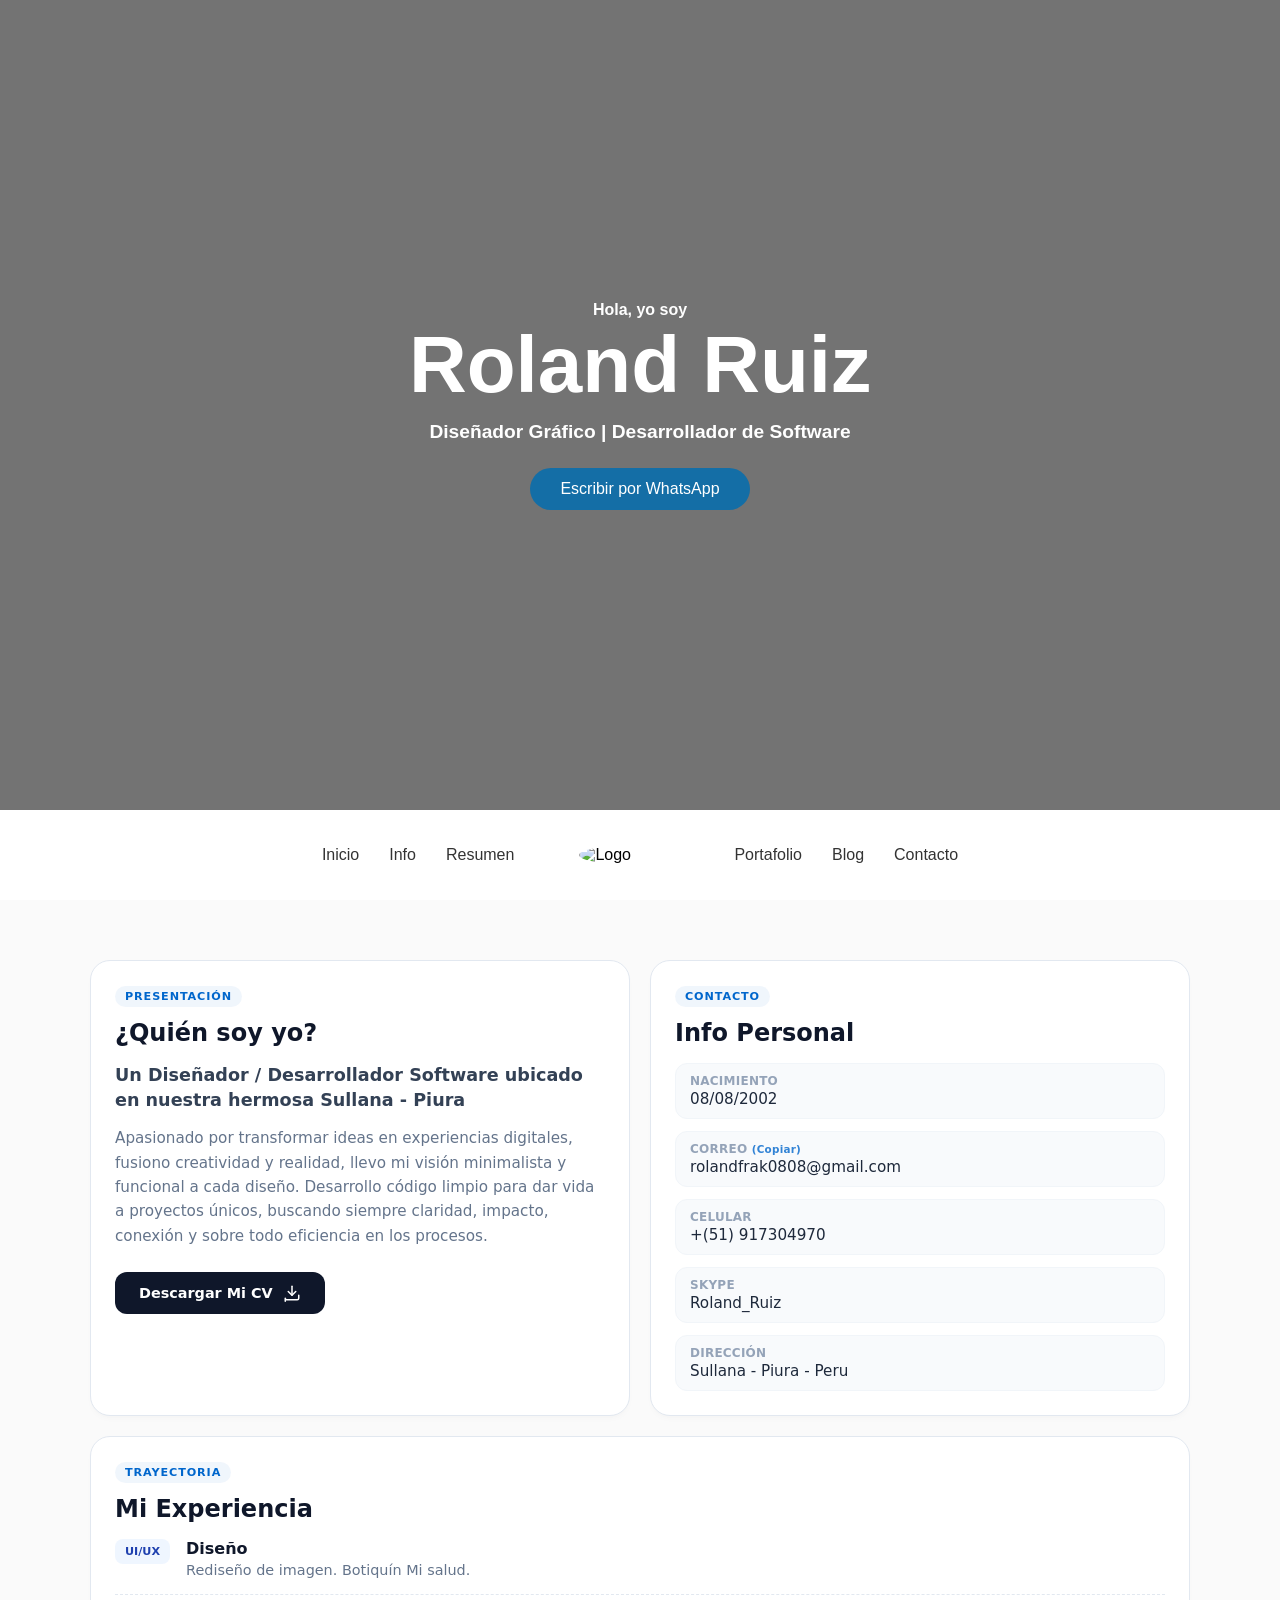
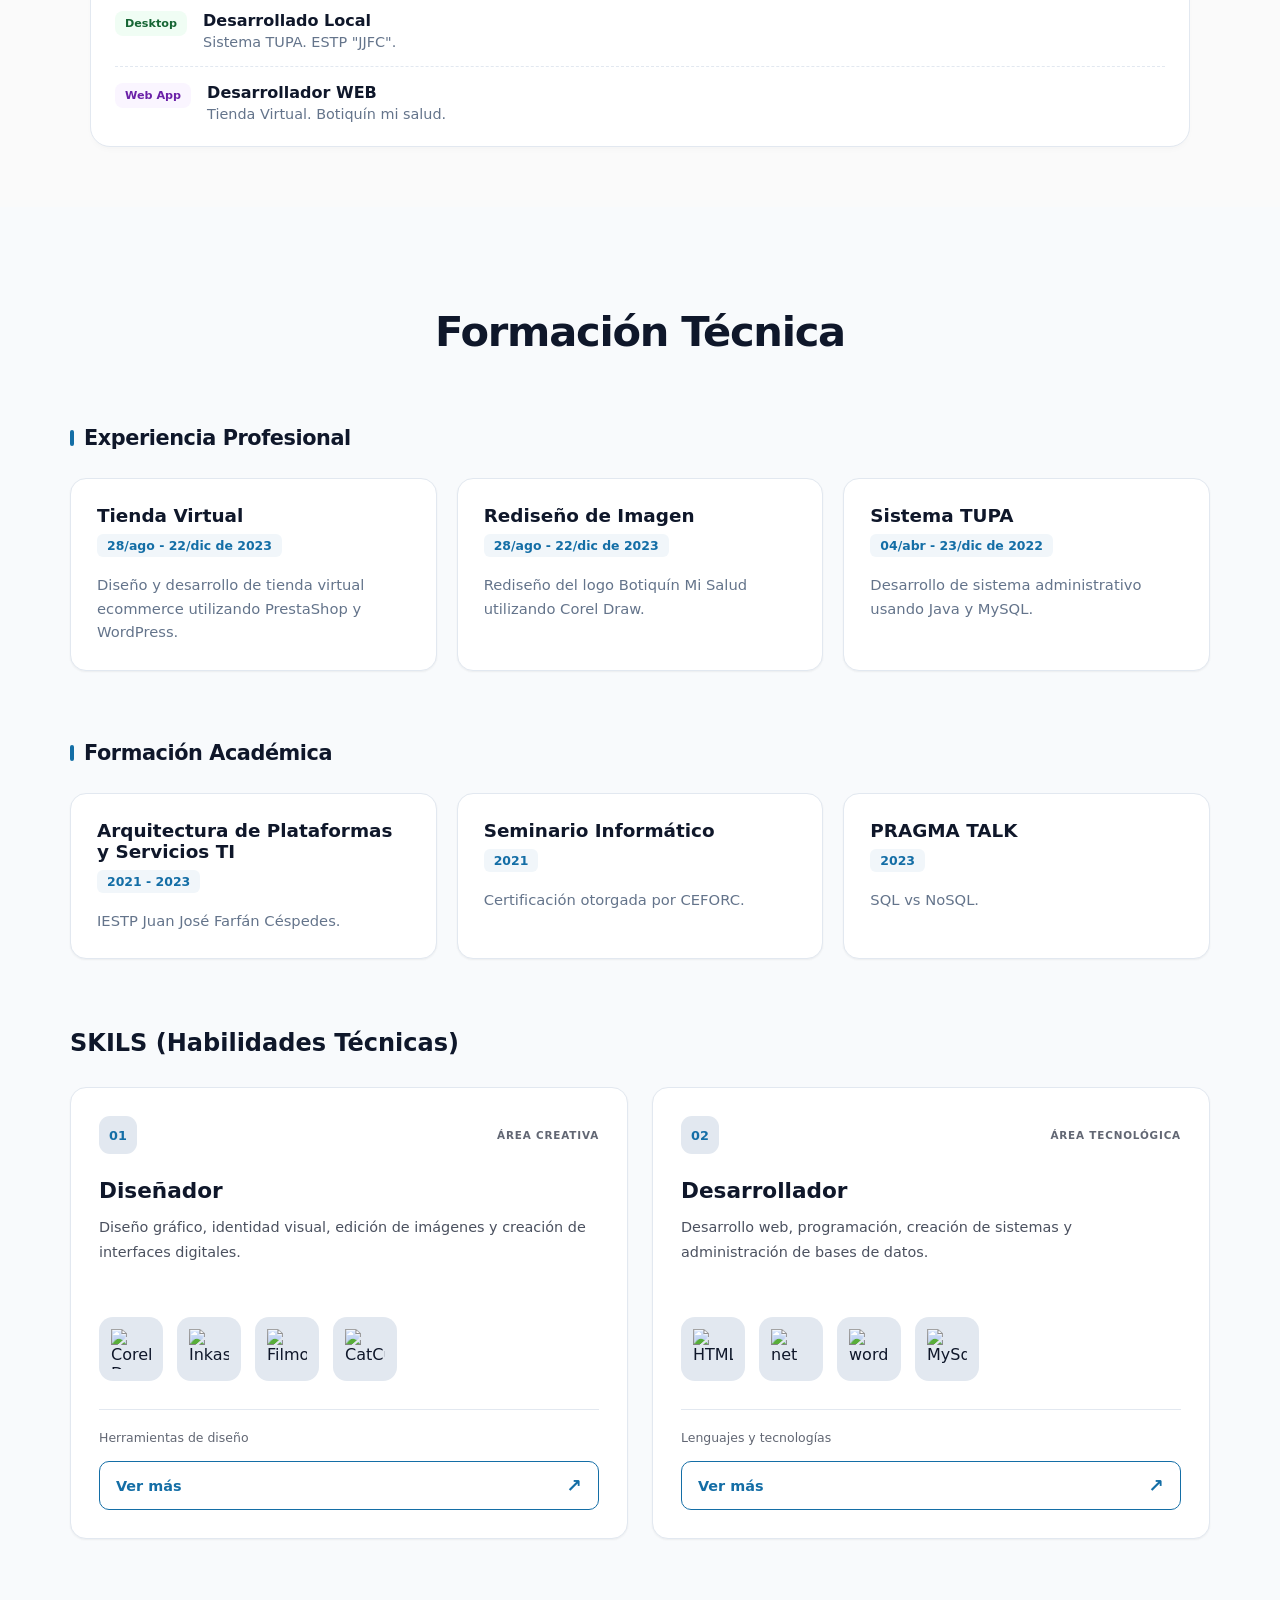
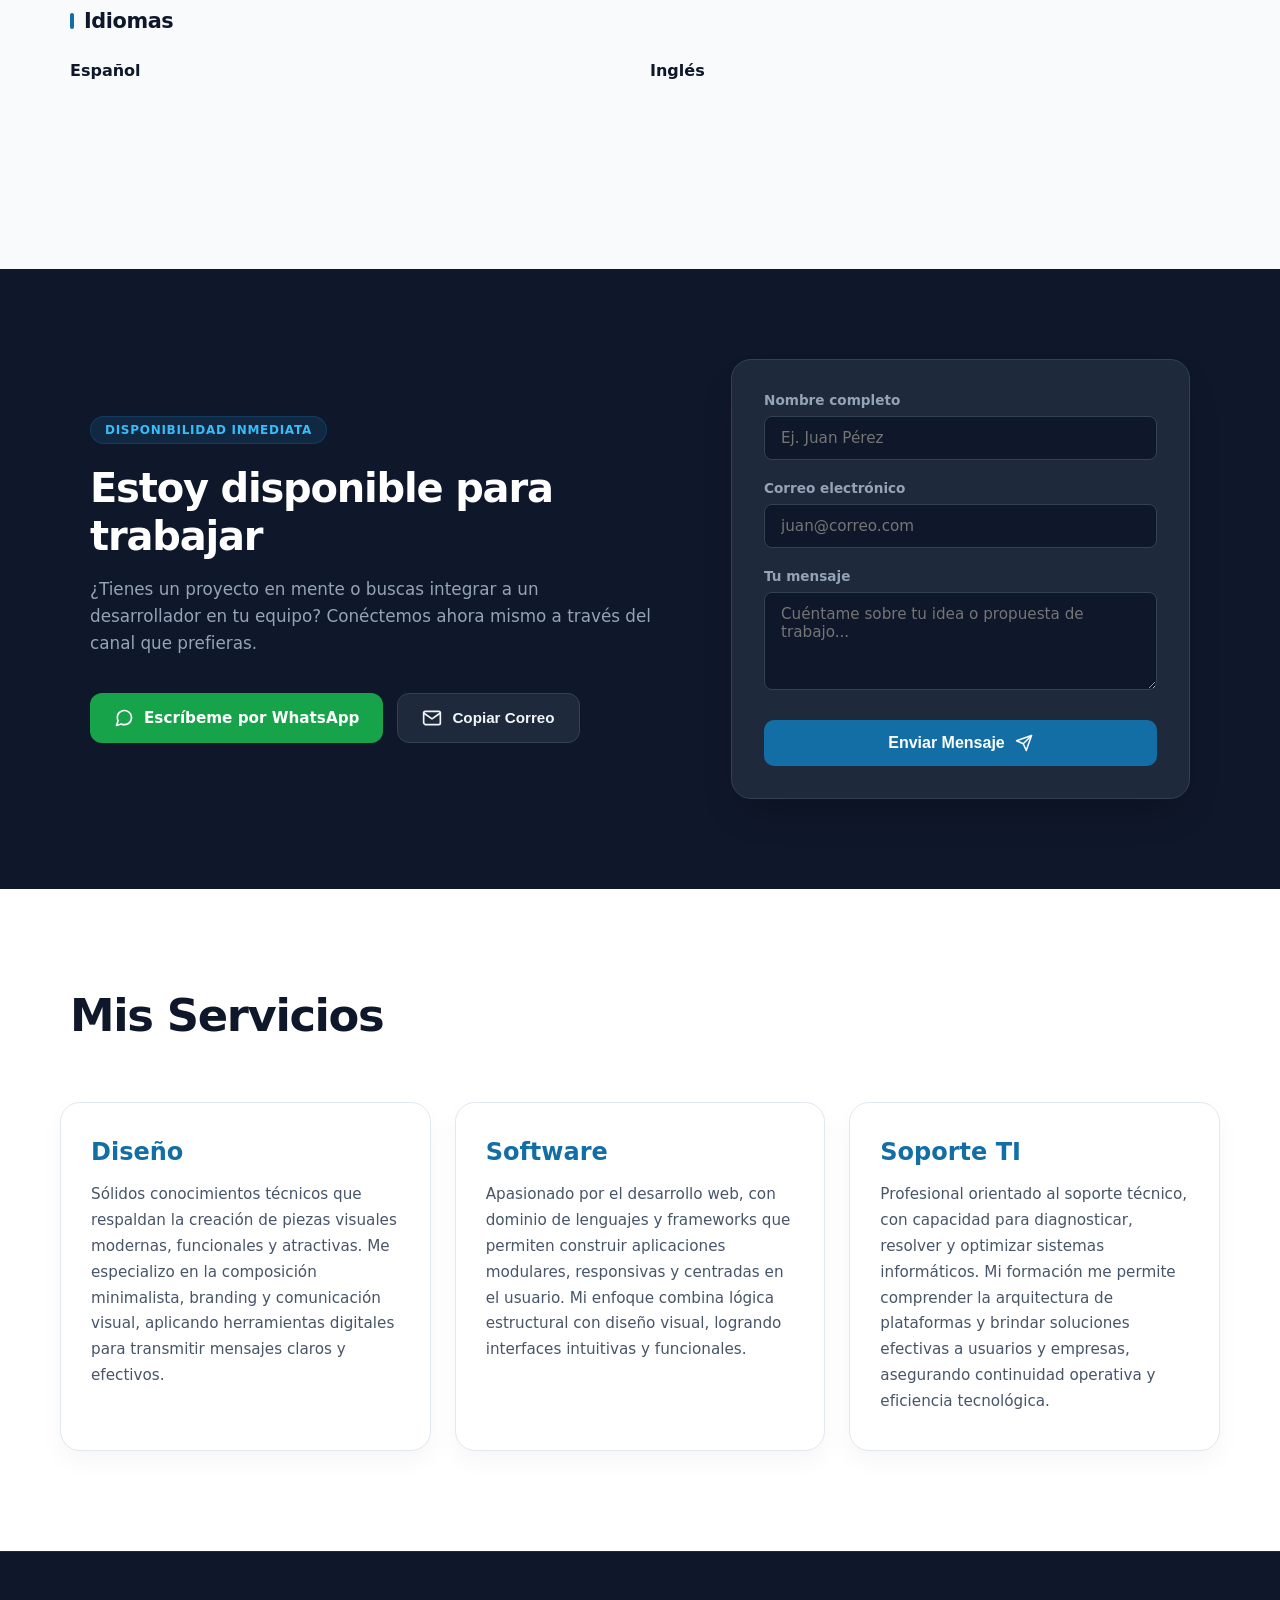
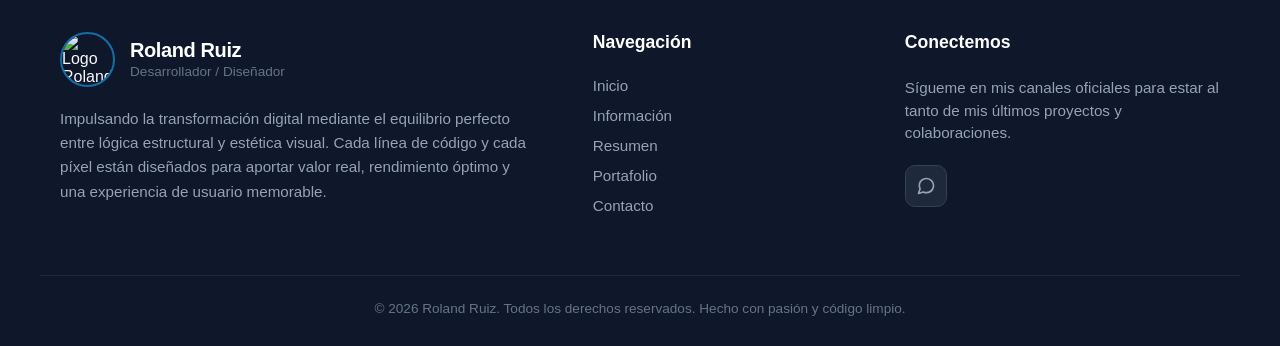
==== commit a870f184: "Revise skills section heading and remove subtitle Updated the skills section heading and removed sub" ====
--- a/index.html
+++ b/index.html
@@ -7,8 +7,7 @@
     <title>Roland Ruiz</title>
 
     <link rel="icon" href="assets/imgs/logo.png">
-    <!--<link rel="stylesheet" href="css/style-portada.css">-->
-    <link rel="stylesheet" href="style-portada.css">
+    <link rel="stylesheet" href="css/style-portada.css">
 </head>
 
 <body>
@@ -271,12 +270,7 @@
 <section class="info-block skills-section" id="habilidades">
 
     <div class="skills-heading">
-        <span class="skills-subtitle">Skilss</span>
-        <h3>Habilidades Técnicas</h3>
-        <p>
-            Explora mis conocimientos y herramientas en diseño
-            gráfico y desarrollo de software.
-        </p>
+        <h2>SKILS (Habilidades Técnicas)</h2>
     </div>
 
     <div class="skills-categories">
--- a/css/style-portada.css
+++ b/css/style-portada.css
@@ -0,0 +1,1465 @@
+
+*{
+    margin:0;
+    padding:0;
+    box-sizing:border-box;
+}
+
+:root {
+  --primary-color: #146EA6;
+  --bg-section: #f8fafc;
+  --bg-card: #ffffff;
+  --border-subtle: #e2e8f0;
+  --text-main: #0f172a;
+  --text-muted: #64748b;
+  --radius-lg: 16px;
+  --radius-sm: 6px;
+  --shadow-flat: 0 1px 3px rgba(0, 0, 0, 0.02), 0 1px 2px rgba(0, 0, 0, 0.04);
+  --shadow-hover: 0 10px 20px -5px rgba(15, 23, 42, 0.04), 0 4px 6px -2px rgba(15, 23, 42, 0.02);
+}
+
+body{
+    font-family:'Segoe UI',sans-serif;
+}
+
+.hero{
+    height:90vh;
+    background:url("../img/port/header.jpg") center center/cover;
+    position:relative;
+    display:flex;
+    justify-content:center;
+    align-items:center;
+    text-align:center;
+}
+
+.overlay{
+    position:absolute;
+    inset:0;
+    background:rgba(0,0,0,.55);
+}
+
+.hero-content{
+    position:relative;
+    z-index:2;
+    color:white;
+}
+
+.hero-content h1{
+    font-size:5rem;
+    font-weight:700;
+}
+
+.hero-content h6{
+    font-size:1.2rem;
+    margin-top:10px;
+}
+
+.btn-contacto{
+    display:inline-block;
+    margin-top:25px;
+    padding:12px 30px;
+    border-radius:40px;
+    background:#146EA6;
+    color:white;
+    text-decoration:none;
+}
+
+.navbar{
+    height:90px;
+    background:white;
+    display:flex;
+    justify-content:center;
+    align-items:center;
+    position:relative;
+    transition:.3s;
+    z-index:999;
+}
+
+.menu-left,
+.menu-right{
+    display:flex;
+    gap:30px;
+    list-style:none;
+}
+
+.menu-left a,
+.menu-right a{
+    text-decoration:none;
+    color:#333;
+}
+
+/* BRAND CENTRADO VERTICALMENTE EN PC */
+.brand{
+    width:220px;
+    display: flex;
+    flex-direction: column;
+    align-items: center;
+    justify-content: center;
+    height: 100%;
+    transition:.3s;
+    position: relative;
+}
+
+.logo{
+    width:90px;
+    border-radius:50%;
+    transition:.3s;
+}
+
+.brand-text{
+    position: absolute;
+    opacity:0;
+    transform:translateY(10px);
+    transition:.3s;
+    text-align: center;
+}
+
+.navbar.fixed{
+    position:fixed;
+    top:0;
+    width:100%;
+    box-shadow:0 4px 20px rgba(0,0,0,.15);
+}
+
+.navbar.fixed .logo{
+    opacity:0;
+    transform:scale(.5);
+}
+
+.navbar.fixed .brand-text{
+    opacity:1;
+    transform:translateY(0);
+}
+
+.hamburger{
+    display:none;
+    border:none;
+    background:none;
+    font-size:32px;
+    cursor:pointer;
+}
+
+/* ==========================================================================
+   TABLET Y CELULAR (CORREGIDO Y OPTIMIZADO)
+   ========================================================================== */
+
+@media(max-width:992px){
+
+    .hero {
+        /* Mueve el foco horizontal al 75% (del medio a la derecha) y mantiene el centro vertical */
+        background-position: 65% center; 
+    }
+
+    .navbar{
+        justify-content: space-between;
+        padding: 0 20px;
+    }
+
+    .hamburger{
+        display:block;
+        height: 100%;
+        display: flex;
+        align-items: center;
+    }
+
+    /* CORRECCIÓN PROBLEMA 1: Alineación vertical exacta del Logo y Texto en Móvil */
+    .brand {
+        width: auto;
+        display: flex;
+        flex-direction: row; /* Alinea logo y texto de forma horizontal o apilada según prefieras */
+        align-items: center;
+        justify-content: center;
+    }
+
+    .logo {
+        width: 65px; /* Tamaño optimizado para la barra en móvil */
+    }
+
+    .brand-text {
+        position: static; /* Rompe el absoluto de PC para que no flote fuera */
+        opacity: 0;
+        transform: translateY(10px);
+        display: flex;
+        flex-direction: column;
+        justify-content: center;
+    }
+
+    .brand-text h5 {
+        font-size: 1rem;
+        line-height: 1.2;
+        margin: 0;
+    }
+
+    .brand-text span {
+        font-size: 0.75rem;
+        line-height: 1.2;
+    }
+
+    /* Comportamiento al hacer scroll en móvil */
+    .navbar.fixed .logo {
+        display: none; /* Oculta completamente el logo para dar paso al texto */
+    }
+
+    .navbar.fixed .brand-text {
+        opacity: 1;
+        transform: translateY(0);
+    }
+
+    /* CORRECCIÓN PROBLEMA 2: Posicionamiento dinámico controlado desde JS */
+    
+    
+    
+    
+    
+    
+    .menu-left,
+    .menu-right {
+        left: -100%;
+        width: 100%;
+        position: absolute;
+        background: white;
+        flex-direction: column;
+        gap: 0;
+        transition: left .3s ease;
+        box-shadow: 0 10px 20px rgba(0,0,0,.1);
+        z-index: 998;
+    }
+
+    /* Cuando se activa la hamburguesa se desplazan al frente */
+    .menu-left.active,
+    .menu-right.active {
+        left: 0;
+    }
+
+    .menu-left li,
+    .menu-right li {
+        width: 100%;
+        text-align: center;
+        border-bottom: 1px solid #eee;
+    }        
+
+    .menu-left a,
+    .menu-right a {
+        display: block;
+        padding: 18px;
+    }
+
+    .hero-content h1 {
+        font-size: 3rem;
+    }
+}
+
+
+
+
+
+/* --------------------SECCION INFO PERSONAL--------------------- */
+
+
+
+
+
+/* Estilos Base de la Sección */
+/* --- ENCAPSULAMIENTO DEL COMPONENTE DE DATOS --- */
+.bento-profile-section {
+  font-family: 'Inter', system-ui, -apple-system, sans-serif;
+  padding: 60px 20px;
+  background-color: #fafafa; /* Fondo claro ultra limpio */
+  color: #1e293b;
+  display: flex;
+  justify-content: center;
+}
+
+.bento-grid-container {
+  width: 100%;
+  max-width: 1100px;
+  display: grid;
+  grid-template-columns: 1fr;
+  gap: 20px;
+}
+
+/* Distribución en Escritorio (Pantallas Medianas/Grandes) */
+@media (min-width: 768px) {
+  .bento-grid-container {
+    grid-template-columns: repeat(6, 1fr);
+  }
+  .card-about {
+    grid-column: span 4;
+  }
+  .card-info {
+    grid-column: span 2;
+  }
+  .card-experience {
+    grid-column: span 6; /* Ocupa todo el ancho abajo */
+  }
+}
+
+@media (min-width: 1024px) {
+  /* Distribución avanzada asimétrica de 3 columnas en pantallas grandes */
+  .card-about {
+    grid-column: span 3;
+  }
+  .card-info {
+    grid-column: span 3;
+  }
+  .card-experience {
+    grid-column: span 6;
+  }
+}
+
+/* --- ESTILO DE TARJETAS MODULARES (BENTO CARDS) --- */
+.bento-card {
+  background: #ffffff;
+  border: 1px solid #e2e8f0;
+  border-radius: 20px;
+  padding: 24px;
+  box-shadow: 0 4px 6px -1px rgba(0, 0, 0, 0.02), 0 2px 4px -1px rgba(0, 0, 0, 0.01);
+  transition: transform 0.3s cubic-bezier(0.25, 1, 0.5, 1), box-shadow 0.3s ease;
+}
+
+.bento-card:hover {
+  transform: translateY(-4px);
+  box-shadow: 0 12px 24px -4px rgba(0, 0, 0, 0.05);
+}
+
+/* Micro tags de las tarjetas */
+.card-tag {
+  font-size: 0.7rem;
+  font-weight: 700;
+  text-transform: uppercase;
+  letter-spacing: 0.08em;
+  color: #0066cc;
+  background: rgba(0, 102, 204, 0.06);
+  padding: 4px 10px;
+  border-radius: 100px;
+  display: inline-block;
+  margin-bottom: 12px;
+}
+
+.card-main-title, .card-title {
+  font-size: 1.5rem;
+  font-weight: 700;
+  color: #0f172a;
+  margin: 0 0 16px 0;
+}
+
+/* --- BLOQUE 1: ¿QUIÉN SEY YO? --- */
+.profile-subtitle {
+  font-size: 1.1rem;
+  font-weight: 600;
+  color: #334155;
+  line-height: 1.4;
+  margin-bottom: 14px;
+}
+
+.profile-description {
+  font-size: 0.95rem;
+  color: #64748b;
+  line-height: 1.6;
+  margin-bottom: 24px;
+}
+
+/* Botón de CV Estilizado */
+.btn-modern-cv {
+  display: inline-flex;
+  align-items: center;
+  gap: 10px;
+  background-color: #0f172a;
+  color: #ffffff;
+  padding: 12px 24px;
+  border-radius: 12px;
+  font-weight: 600;
+  font-size: 0.9rem;
+  text-decoration: none;
+  transition: background-color 0.2s ease;
+}
+
+.btn-modern-cv:hover {
+  background-color: #0066cc;
+}
+
+/* --- BLOQUE 2: INFO PERSONAL --- */
+.info-list-container {
+  display: flex;
+  flex-direction: column;
+  gap: 12px;
+}
+
+.info-item-row {
+  display: flex;
+  flex-direction: column;
+  padding: 10px 14px;
+  background: #f8fafc;
+  border: 1px solid #f1f5f9;
+  border-radius: 12px;
+  text-decoration: none;
+  color: inherit;
+  transition: all 0.2s ease;
+}
+
+.info-label {
+  font-size: 0.75rem;
+  font-weight: 600;
+  color: #94a3b8;
+  text-transform: uppercase;
+  letter-spacing: 0.02em;
+}
+
+.info-value {
+  font-size: 0.95rem;
+  font-weight: 500;
+  color: #1e293b;
+  margin-top: 2px;
+}
+
+.hint-action {
+  font-size: 0.65rem;
+  color: #0066cc;
+  text-transform: none;
+  opacity: 0.8;
+}
+
+/* Filas Interactivas */
+.info-item-row.clickable {
+  cursor: pointer;
+}
+
+.info-item-row.clickable:hover {
+  background: #ffffff;
+  border-color: #0066cc;
+  box-shadow: 0 4px 12px rgba(0, 102, 204, 0.05);
+}
+
+.info-item-row.copied .info-value {
+  color: #10b981; /* Verde Éxito */
+}
+
+/* --- BLOQUE 3: MI EXPERIENCIA --- */
+.experience-timeline {
+  display: flex;
+  flex-direction: column;
+  gap: 16px;
+}
+
+.timeline-item {
+  display: flex;
+  align-items: flex-start;
+  gap: 16px;
+  padding-bottom: 16px;
+  border-bottom: 1px dashed #e2e8f0;
+}
+
+.timeline-item:last-child {
+  border-bottom: none;
+  padding-bottom: 0;
+}
+
+/* Badges de Especialidad */
+.timeline-badge {
+  font-size: 0.7rem;
+  font-weight: 700;
+  padding: 6px 10px;
+  border-radius: 8px;
+  white-space: nowrap;
+}
+
+.badge-design { background: #eff6ff; color: #1e40af; }
+.badge-local { background: #f0fdf4; color: #166534; }
+.badge-web { background: #faf5ff; color: #6b21a8; }
+
+.timeline-content {
+  display: flex;
+  flex-direction: column;
+}
+
+.exp-role {
+  font-size: 1rem;
+  font-weight: 600;
+  color: #0f172a;
+  margin: 0 0 4px 0;
+}
+
+.exp-detail {
+  font-size: 0.9rem;
+  color: #64748b;
+  margin: 0;
+}
+
+
+
+
+
+
+
+
+
+
+/* ==========================================================================
+   SECCIÓN FORMACIÓN TÉCNICA (ESTÁTICA & PREMIUM 2026)
+   ========================================================================== */
+
+
+.info-section {
+  padding: 100px 5%;
+  background: var(--bg-section);
+  font-family: 'Inter', system-ui, -apple-system, sans-serif;
+  color: var(--text-main);
+}
+
+.container {
+  max-width: 1140px;
+  margin: 0 auto;
+}
+
+/* Título Principal */
+.section-title {
+  text-align: center;
+  font-size: 2.6rem;
+  font-weight: 800;
+  letter-spacing: -0.03em;
+  margin-bottom: 70px;
+  color: var(--text-main);
+}
+
+.info-block {
+  margin-bottom: 70px;
+}
+
+/* Títulos de cada bloque */
+.info-block h3 {
+  color: var(--text-main);
+  font-size: 1.3rem;
+  font-weight: 700;
+  letter-spacing: -0.02em;
+  margin-bottom: 28px;
+  display: flex;
+  align-items: center;
+  gap: 10px;
+}
+
+.info-block h3::before {
+  content: '';
+  width: 4px;
+  height: 16px;
+  background: var(--primary-color);
+  border-radius: 4px;
+}
+
+/* SISTEMA GRID ESTÁTICO (Reemplaza carruseles) */
+.grid-layout {
+  display: grid;
+  gap: 20px;
+}
+
+.triple-column { grid-template-columns: repeat(3, 1fr); }
+.quad-column   { grid-template-columns: repeat(4, 1fr); }
+.dual-column   { grid-template-columns: repeat(2, 1fr); }
+
+/* DISEÑO DE TARJETAS (Experiencia / Formación) */
+.card {
+  background: var(--bg-card);
+  border: 1px solid var(--border-subtle);
+  border-radius: var(--radius-lg);
+  padding: 26px;
+  box-shadow: var(--shadow-flat);
+  transition: all 0.3s cubic-bezier(0.4, 0, 0.2, 1);
+}
+
+.card:hover {
+  transform: translateY(-4px);
+  box-shadow: var(--shadow-hover);
+  border-color: #cbd5e1;
+}
+
+.card h4 {
+  color: var(--text-main);
+  font-size: 1.15rem;
+  font-weight: 700;
+  margin: 0 0 8px 0;
+}
+
+.card span {
+  display: inline-block;
+  font-size: 0.78rem;
+  font-weight: 600;
+  color: var(--primary-color);
+  background: rgba(20, 110, 166, 0.06);
+  padding: 4px 10px;
+  border-radius: var(--radius-sm);
+  margin-bottom: 16px;
+}
+
+.card p {
+  font-size: 0.92rem;
+  line-height: 1.6;
+  color: var(--text-muted);
+  margin: 0;
+}
+
+
+
+/* ==================================================
+   HABILIDADES TÉCNICAS
+   TARJETAS: DISEÑADOR Y DESARROLLADOR
+================================================== */
+
+/* CONTENEDOR GENERAL */
+.skills-section {
+    width: 100%;
+    box-sizing: border-box;
+}
+
+/* ENCABEZADO */
+.skills-heading {
+    margin-bottom: 30px;
+}
+
+.skills-subtitle {
+    display: inline-block;
+    margin-bottom: 8px;
+
+    color: var(--primary-color);
+    font-size: 0.72rem;
+    font-weight: 700;
+    letter-spacing: 0.12em;
+}
+
+.skills-heading h3 {
+    margin: 0 0 12px;
+
+    color: var(--text-main);
+    font-size: 1.8rem;
+    font-weight: 700;
+}
+
+.skills-heading p {
+    max-width: 600px;
+    margin: 0;
+
+    color: var(--text-main);
+    opacity: 0.72;
+
+    font-size: 0.95rem;
+    line-height: 1.7;
+}
+
+/* CUADRÍCULA PRINCIPAL */
+.skills-categories {
+    display: grid;
+    grid-template-columns: repeat(2, minmax(0, 1fr));
+    gap: 24px;
+    align-items: stretch;
+}
+
+/* TARJETA */
+.skill-category-card {
+    min-width: 0;
+    box-sizing: border-box;
+
+    display: flex;
+    flex-direction: column;
+    align-items: stretch;
+
+    padding: 28px;
+
+    background: var(--bg-card);
+    border: 1px solid var(--border-subtle);
+    border-radius: var(--radius-lg);
+    box-shadow: var(--shadow-flat);
+
+    transition:
+        transform 0.3s ease,
+        box-shadow 0.3s ease,
+        border-color 0.3s ease;
+}
+
+.skill-category-card:hover {
+    transform: translateY(-5px);
+
+    border-color: var(--primary-color);
+    box-shadow: var(--shadow-hover);
+}
+
+/* PARTE SUPERIOR */
+.category-top {
+    display: flex;
+    align-items: center;
+    justify-content: space-between;
+    gap: 12px;
+
+    margin-bottom: 24px;
+}
+
+/* NÚMERO DE LA TARJETA */
+.category-number {
+    display: flex;
+    align-items: center;
+    justify-content: center;
+
+    width: 38px;
+    height: 38px;
+    flex-shrink: 0;
+
+    color: var(--primary-color);
+    background: var(--border-subtle);
+    border-radius: 11px;
+
+    font-size: 0.8rem;
+    font-weight: 700;
+}
+
+/* ETIQUETA SUPERIOR */
+.category-label {
+    color: var(--text-main);
+    opacity: 0.65;
+
+    font-size: 0.65rem;
+    font-weight: 700;
+    letter-spacing: 0.08em;
+    text-align: right;
+}
+
+/* TÍTULO */
+.category-title {
+    margin: 0 0 12px;
+
+    color: var(--text-main);
+    font-size: 1.35rem;
+    font-weight: 700;
+}
+
+/* DESCRIPCIÓN */
+.category-description {
+    min-height: 76px;
+    margin: 0 0 26px;
+
+    color: var(--text-main);
+    opacity: 0.75;
+
+    font-size: 0.9rem;
+    line-height: 1.7;
+}
+
+/* LOGOS */
+.skill-logos {
+    display: flex;
+    align-items: center;
+    gap: 14px;
+    flex-wrap: wrap;
+
+    margin-bottom: 28px;
+}
+
+/* CONTENEDOR DE CADA LOGO */
+.skill-logo-item {
+    display: flex;
+    align-items: center;
+    justify-content: center;
+
+    width: 64px;
+    height: 64px;
+    padding: 11px;
+    box-sizing: border-box;
+
+    background: var(--border-subtle);
+    border: 1px solid transparent;
+    border-radius: 14px;
+
+    transition:
+        transform 0.25s ease,
+        border-color 0.25s ease,
+        background 0.25s ease;
+}
+
+.skill-logo-item:hover {
+    transform: translateY(-4px);
+    border-color: var(--primary-color);
+}
+
+/* IMÁGENES DE LOS LOGOS */
+.skill-logo-item img {
+    display: block;
+
+    width: 100%;
+    height: 100%;
+
+    object-fit: contain;
+}
+
+/* PIE DE TARJETA */
+.category-footer {
+    display: flex;
+    flex-direction: column;
+    align-items: stretch;
+    gap: 16px;
+
+    margin-top: auto;
+    padding-top: 20px;
+
+    border-top: 1px solid var(--border-subtle);
+}
+
+.category-footer > span {
+    color: var(--text-main);
+    opacity: 0.65;
+
+    font-size: 0.78rem;
+}
+
+/* BOTÓN VER MÁS */
+.skill-more-btn {
+    display: flex;
+    align-items: center;
+    justify-content: space-between;
+    gap: 12px;
+
+    width: 100%;
+    box-sizing: border-box;
+    padding: 13px 16px;
+
+    color: var(--primary-color);
+    background: transparent;
+
+    border: 1px solid var(--primary-color);
+    border-radius: 10px;
+
+    font-size: 0.9rem;
+    font-weight: 600;
+    text-decoration: none;
+
+    transition:
+        color 0.25s ease,
+        background 0.25s ease,
+        transform 0.25s ease;
+}
+
+.skill-more-btn:hover {
+    color: #fff;
+    background: var(--primary-color);
+}
+
+.skill-more-btn span {
+    font-size: 1.15rem;
+
+    transition: transform 0.25s ease;
+}
+
+.skill-more-btn:hover span {
+    transform: translate(3px, -3px);
+}
+
+/* FOCO DE TECLADO */
+.skill-more-btn:focus-visible {
+    outline: 3px solid var(--primary-color);
+    outline-offset: 4px;
+}
+
+/* TABLET */
+@media (max-width: 1024px) {
+    .skills-categories {
+        gap: 18px;
+    }
+
+    .skill-category-card {
+        padding: 22px;
+    }
+
+    .skill-logo-item {
+        width: 58px;
+        height: 58px;
+    }
+}
+
+/* MÓVILES */
+@media (max-width: 768px) {
+    .skills-categories {
+        grid-template-columns: minmax(0, 1fr);
+        gap: 18px;
+    }
+
+    .skills-heading h3 {
+        font-size: 1.55rem;
+    }
+
+    .skill-category-card {
+        padding: 22px;
+    }
+
+    .category-description {
+        min-height: 0;
+    }
+}
+
+/* MÓVILES PEQUEÑOS */
+@media (max-width: 380px) {
+    .skill-category-card {
+        padding: 18px;
+    }
+
+    .skill-logos {
+        gap: 10px;
+    }
+
+    .skill-logo-item {
+        width: 52px;
+        height: 52px;
+        padding: 8px;
+    }
+
+    .category-label {
+        font-size: 0.58rem;
+    }
+}
+
+/* RESPETAR REDUCCIÓN DE MOVIMIENTO */
+@media (prefers-reduced-motion: reduce) {
+    .skill-category-card,
+    .skill-logo-item,
+    .skill-more-btn,
+    .skill-more-btn span {
+        transition: none;
+    }
+
+    .skill-category-card:hover,
+    .skill-logo-item:hover {
+        transform: none;
+    }
+}
+
+/* ==========================================================================
+   SECCIÓN DE CONTACTO ULTRA-MODERNA 2026
+   ========================================================================== */
+
+.modern-contact-section {
+  padding: 90px 5%;
+  background: #0f172a; /* Fondo oscuro profundo para dar un fuerte contraste premium */
+  color: #ffffff;
+  font-family: 'Inter', system-ui, -apple-system, sans-serif;
+}
+
+.contact-container {
+  max-width: 1100px;
+  margin: 0 auto;
+  display: grid;
+  grid-template-columns: 1fr;
+  gap: 50px;
+  align-items: center;
+}
+
+@media (min-width: 992px) {
+  .contact-container {
+    grid-template-columns: 1.1fr 0.9fr; /* Dos columnas perfectas en escritorio */
+    gap: 80px;
+  }
+}
+
+/* --- LADO IZQUIERDO: TEXTO E INFO --- */
+.contact-info-side {
+  display: flex;
+  flex-direction: column;
+}
+
+.contact-badge {
+  background: rgba(20, 110, 166, 0.2);
+  color: #38bdf8;
+  font-size: 0.75rem;
+  font-weight: 700;
+  text-transform: uppercase;
+  letter-spacing: 0.06em;
+  padding: 6px 14px;
+  border-radius: 100px;
+  width: fit-content;
+  margin-bottom: 20px;
+  border: 1px solid rgba(20, 110, 166, 0.3);
+}
+
+.contact-main-title {
+  font-size: 2.5rem;
+  font-weight: 800;
+  letter-spacing: -0.03em;
+  line-height: 1.2;
+  margin: 0 0 16px 0;
+}
+
+.contact-subtitle {
+  color: #94a3b8;
+  font-size: 1.05rem;
+  line-height: 1.6;
+  margin: 0 0 36px 0;
+}
+
+/* Grupo de Botones directos */
+.direct-buttons-group {
+  display: flex;
+  flex-direction: column;
+  gap: 14px;
+}
+
+@media (min-width: 480px) {
+  .direct-buttons-group {
+    flex-direction: row;
+  }
+}
+
+.contact-btn {
+  display: inline-flex;
+  align-items: center;
+  justify-content: center;
+  gap: 10px;
+  padding: 14px 24px;
+  border-radius: 12px;
+  font-size: 0.95rem;
+  font-weight: 600;
+  text-decoration: none;
+  cursor: pointer;
+  transition: all 0.25s ease;
+  border: none;
+}
+
+/* WhatsApp Estilo */
+.btn-whatsapp {
+  background: #16a34a;
+  color: #ffffff;
+}
+
+.btn-whatsapp:hover {
+  background: #15803d;
+  transform: translateY(-2px);
+  box-shadow: 0 10px 20px rgba(22, 163, 74, 0.15);
+}
+
+/* Copiar Correo Estilo */
+.btn-email-copy {
+  background: #1e293b;
+  color: #f1f5f9;
+  border: 1px solid #334155;
+}
+
+.btn-email-copy:hover {
+  background: #334155;
+  border-color: #475569;
+  transform: translateY(-2px);
+}
+
+.btn-email-copy.success {
+  background: #146EA6;
+  border-color: #146EA6;
+  color: #ffffff;
+}
+
+/* --- LADO DERECHO: FORMULARIO INTERACTIVO --- */
+.contact-form-side {
+  background: #1e293b;
+  padding: 32px;
+  border-radius: 20px;
+  border: 1px solid #334155;
+  box-shadow: 0 20px 40px -15px rgba(0, 0, 0, 0.3);
+}
+
+.interactive-form {
+  display: flex;
+  flex-direction: column;
+  gap: 20px;
+}
+
+.form-group {
+  display: flex;
+  flex-direction: column;
+  gap: 8px;
+}
+
+.form-group label {
+  font-size: 0.85rem;
+  font-weight: 600;
+  color: #94a3b8;
+}
+
+.form-group input,
+.form-group textarea {
+  background: #0f172a;
+  border: 1px solid #334155;
+  border-radius: 8px;
+  padding: 12px 16px;
+  color: #ffffff;
+  font-size: 0.95rem;
+  font-family: inherit;
+  transition: all 0.2s ease;
+}
+
+.form-group input:focus,
+.form-group textarea:focus {
+  outline: none;
+  border-color: #146EA6;
+  box-shadow: 0 0 0 3px rgba(20, 110, 166, 0.25);
+}
+
+/* Botón de envío */
+.btn-submit-form {
+  background: #146EA6;
+  color: #ffffff;
+  border: none;
+  padding: 14px;
+  border-radius: 10px;
+  font-size: 1rem;
+  font-weight: 600;
+  cursor: pointer;
+  display: flex;
+  align-items: center;
+  justify-content: center;
+  gap: 10px;
+  transition: all 0.2s ease;
+  margin-top: 10px;
+}
+
+.btn-submit-form:hover {
+  background: #1d82c2;
+  transform: translateY(-1px);
+}
+
+/* Ajuste responsivo para Padding en Móvil */
+@media (max-width: 576px) {
+  .contact-form-side {
+    padding: 24px 18px;
+  }
+}
+
+
+
+/* ==========================================================================
+   SECCIÓN MIS SERVICIOS (CARRUSEL MÓVIL 3D & GRID ESTÁTICO EN PC)
+   ========================================================================== */
+
+.services-section {
+  padding: 100px 0;
+  background: #ffffff;
+  font-family: 'Inter', system-ui, -apple-system, sans-serif;
+  overflow: hidden;
+  position: relative;
+}
+
+.services-container {
+  width: 100%;
+  max-width: 1200px;
+  margin: 0 auto;
+  padding: 0 20px;
+}
+
+.services-main-title {
+  font-size: 2.8rem;
+  font-weight: 800;
+  color: #0f172a;
+  letter-spacing: -0.03em;
+  margin-bottom: 60px;
+  padding-left: 10px;
+}
+
+/* CONTENEDOR DEL TRACK */
+.services-carousel-wrapper {
+  width: 100%;
+  position: relative;
+}
+
+.services-track {
+  display: flex;
+  width: 100%;
+  cursor: grab;
+  user-select: none;
+  touch-action: pan-y; /* Permite scroll vertical normal en móvil */
+}
+
+.services-track:active {
+  cursor: grabbing;
+}
+
+/* DISEÑO BASE DE LAS TARJETAS */
+.service-card {
+  box-sizing: border-box;
+  flex-shrink: 0;
+  padding: 15px;
+  transition: transform 0.5s cubic-bezier(0.25, 1, 0.5, 1), opacity 0.5s ease;
+}
+
+.service-card-inner {
+  background: #ffffff;
+  border: 1px solid #e2e8f0;
+  border-radius: 20px;
+  padding: 35px 30px;
+  height: 100%;
+  box-shadow: 0 4px 6px -1px rgba(0, 0, 0, 0.02);
+  box-sizing: border-box;
+}
+
+.service-title {
+  color: #146EA6;
+  font-size: 1.5rem;
+  font-weight: 700;
+  margin: 0 0 16px 0;
+}
+
+.service-desc {
+  font-size: 0.95rem;
+  line-height: 1.7;
+  color: #475569;
+  margin: 0;
+}
+
+/* PUNTOS INDICADORES */
+.services-dots {
+  display: flex;
+  justify-content: center;
+  gap: 8px;
+  margin-top: 30px;
+}
+
+.dot {
+  width: 8px;
+  height: 8px;
+  background: #cbd5e1;
+  border-radius: 50%;
+  transition: all 0.3s ease;
+}
+
+.dot.active {
+  background: #146EA6;
+  width: 20px;
+  border-radius: 4px;
+}
+
+
+/* ==========================================================================
+   COMPORTAMIENTO ESPECÍFICO POR DISPOSITIVO (MEDIA QUERIES)
+   ========================================================================== */
+
+/* --- MÓVIL (Por defecto: Efecto Enfoque Central) --- */
+@media (max-width: 991px) {
+  .services-track {
+    /* Desactivamos transiciones nativas de CSS cuando arrastra el dedo en JS */
+    will-change: transform; 
+  }
+
+  .service-card {
+    /* Cada tarjeta ocupa el 75% del ancho de pantalla para que se asomen las de los costados */
+    width: 75%; 
+    opacity: 0.4;
+    transform: scale(0.85); /* Efecto más chicas a los lados */
+  }
+
+  /* Tarjeta que queda al medio */
+  .service-card.active {
+    opacity: 1;
+    transform: scale(1); /* Crece a su tamaño real */
+    z-index: 2;
+  }
+}
+
+/* --- PC (Escritorio: Estático y en 3 Columnas sin clones) --- */
+@media (min-width: 992px) {
+  .services-track {
+    display: grid;
+    grid-template-columns: repeat(3, 1fr);
+    gap: 24px;
+    transform: none !important; /* Resetea el movimiento del JS */
+    width: 100% !important;
+  }
+
+  .service-card {
+    width: 100% !important;
+    padding: 0;
+    opacity: 1 !important;
+    transform: none !important;
+  }
+
+  .service-card-inner {
+    box-shadow: 0 10px 25px rgba(0,0,0,.04);
+  }
+
+  .service-card-inner:hover {
+    transform: translateY(-5px);
+    border-color: #cbd5e1;
+    box-shadow: 0 20px 30px rgba(15, 23, 42, 0.06);
+    transition: all 0.3s ease;
+  }
+
+  /* Ocultamos los clones y los puntos indicadores en computadoras */
+  .mobile-clone,
+  .services-dots {
+    display: none !important;
+  }
+}
+
+
+
+
+/* ==========================================================================
+   PIE DE PÁGINA (FOOTER ESTILO PREMIUM DE REFERENCIA)
+   ========================================================================== */
+
+.main-footer {
+    background-color: #0f172a; /* Fondo oscuro moderno */
+    color: #f8fafc;
+    padding: 80px 0 30px 0;
+    font-family: 'Segoe UI', sans-serif;
+    border-top: 1px solid #1e293b;
+}
+
+.footer-container {
+    max-width: 1200px;
+    margin: 0 auto;
+    padding: 0 20px;
+    display: grid;
+    grid-template-columns: 1.5fr 0.8fr 1fr; /* Tres columnas asimétricas */
+    gap: 60px;
+}
+
+/* COLUMNA BRAND (LOGO Y DECLARACIÓN) */
+.footer-brand-side {
+    display: flex;
+    flex-direction: column;
+    gap: 20px;
+}
+
+.footer-logo-box {
+    display: flex;
+    align-items: center;
+    gap: 15px;
+}
+
+.footer-logo {
+    width: 55px;
+    height: 55px;
+    border-radius: 50%;
+    object-fit: cover;
+    border: 2px solid var(--primary-color);
+}
+
+.footer-title-text h5 {
+    font-size: 1.25rem;
+    font-weight: 700;
+    color: #ffffff;
+    margin: 0;
+    letter-spacing: -0.02em;
+}
+
+.footer-title-text span {
+    font-size: 0.85rem;
+    color: var(--text-muted);
+    display: block;
+    margin-top: 2px;
+}
+
+.footer-statement {
+    font-size: 0.95rem;
+    line-height: 1.6;
+    color: #94a3b8;
+    margin: 0;
+    max-width: 480px;
+}
+
+/* SUBTÍTULOS DE COLUMNAS */
+.footer-sub {
+    font-size: 1.1rem;
+    font-weight: 600;
+    color: #ffffff;
+    margin: 0 0 24px 0;
+    position: relative;
+}
+
+/* ENLACES RÁPIDOS */
+.footer-menu {
+    list-style: none;
+    padding: 0;
+    margin: 0;
+    display: flex;
+    flex-direction: column;
+    gap: 12px;
+}
+
+.footer-menu a {
+    text-decoration: none;
+    color: #94a3b8;
+    font-size: 0.95rem;
+    transition: color 0.25s ease, transform 0.25s ease;
+    display: inline-block;
+}
+
+.footer-menu a:hover {
+    color: var(--primary-color);
+    transform: translateX(4px);
+}
+
+/* SECCIÓN SOCIALES */
+.footer-social-side {
+    display: flex;
+    flex-direction: column;
+}
+
+.footer-social-desc {
+    font-size: 0.95rem;
+    line-height: 1.5;
+    color: #94a3b8;
+    margin: 0 0 20px 0;
+}
+
+.footer-social-icons {
+    display: flex;
+    gap: 12px;
+}
+
+.social-icon {
+    display: flex;
+    align-items: center;
+    justify-content: center;
+    width: 42px;
+    height: 42px;
+    border-radius: 10px;
+    background: #1e293b;
+    color: #94a3b8;
+    transition: all 0.25s ease;
+    text-decoration: none;
+    border: 1px solid #334155;
+}
+
+.social-icon:hover {
+    background: var(--primary-color);
+    color: #ffffff;
+    border-color: var(--primary-color);
+    transform: translateY(-3px);
+    box-shadow: 0 8px 15px rgba(20, 110, 166, 0.2);
+}
+
+/* BARRA INFERIOR DE CRÉDITOS */
+.footer-bottom {
+    max-width: 1200px;
+    margin: 60px auto 0 auto;
+    padding: 25px 20px 0 20px;
+    border-top: 1px solid #1e293b;
+    text-align: center;
+}
+
+.footer-bottom p {
+    font-size: 0.85rem;
+    color: #64748b;
+    margin: 0;
+}
+
+/* ==========================================================================
+   RESPONSIVE - APILADO EN DISPOSITIVOS MÓVILES
+   ========================================================================== */
+@media (max-width: 992px) {
+    .main-footer {
+        padding: 60px 0 30px 0;
+    }
+
+    .footer-container {
+        grid-template-columns: 1fr; /* Columna única en móviles */
+        gap: 40px;
+    }
+
+    .footer-sub {
+        margin-bottom: 16px;
+    }
+
+    .footer-bottom {
+        margin-top: 40px;
+    }
+}
